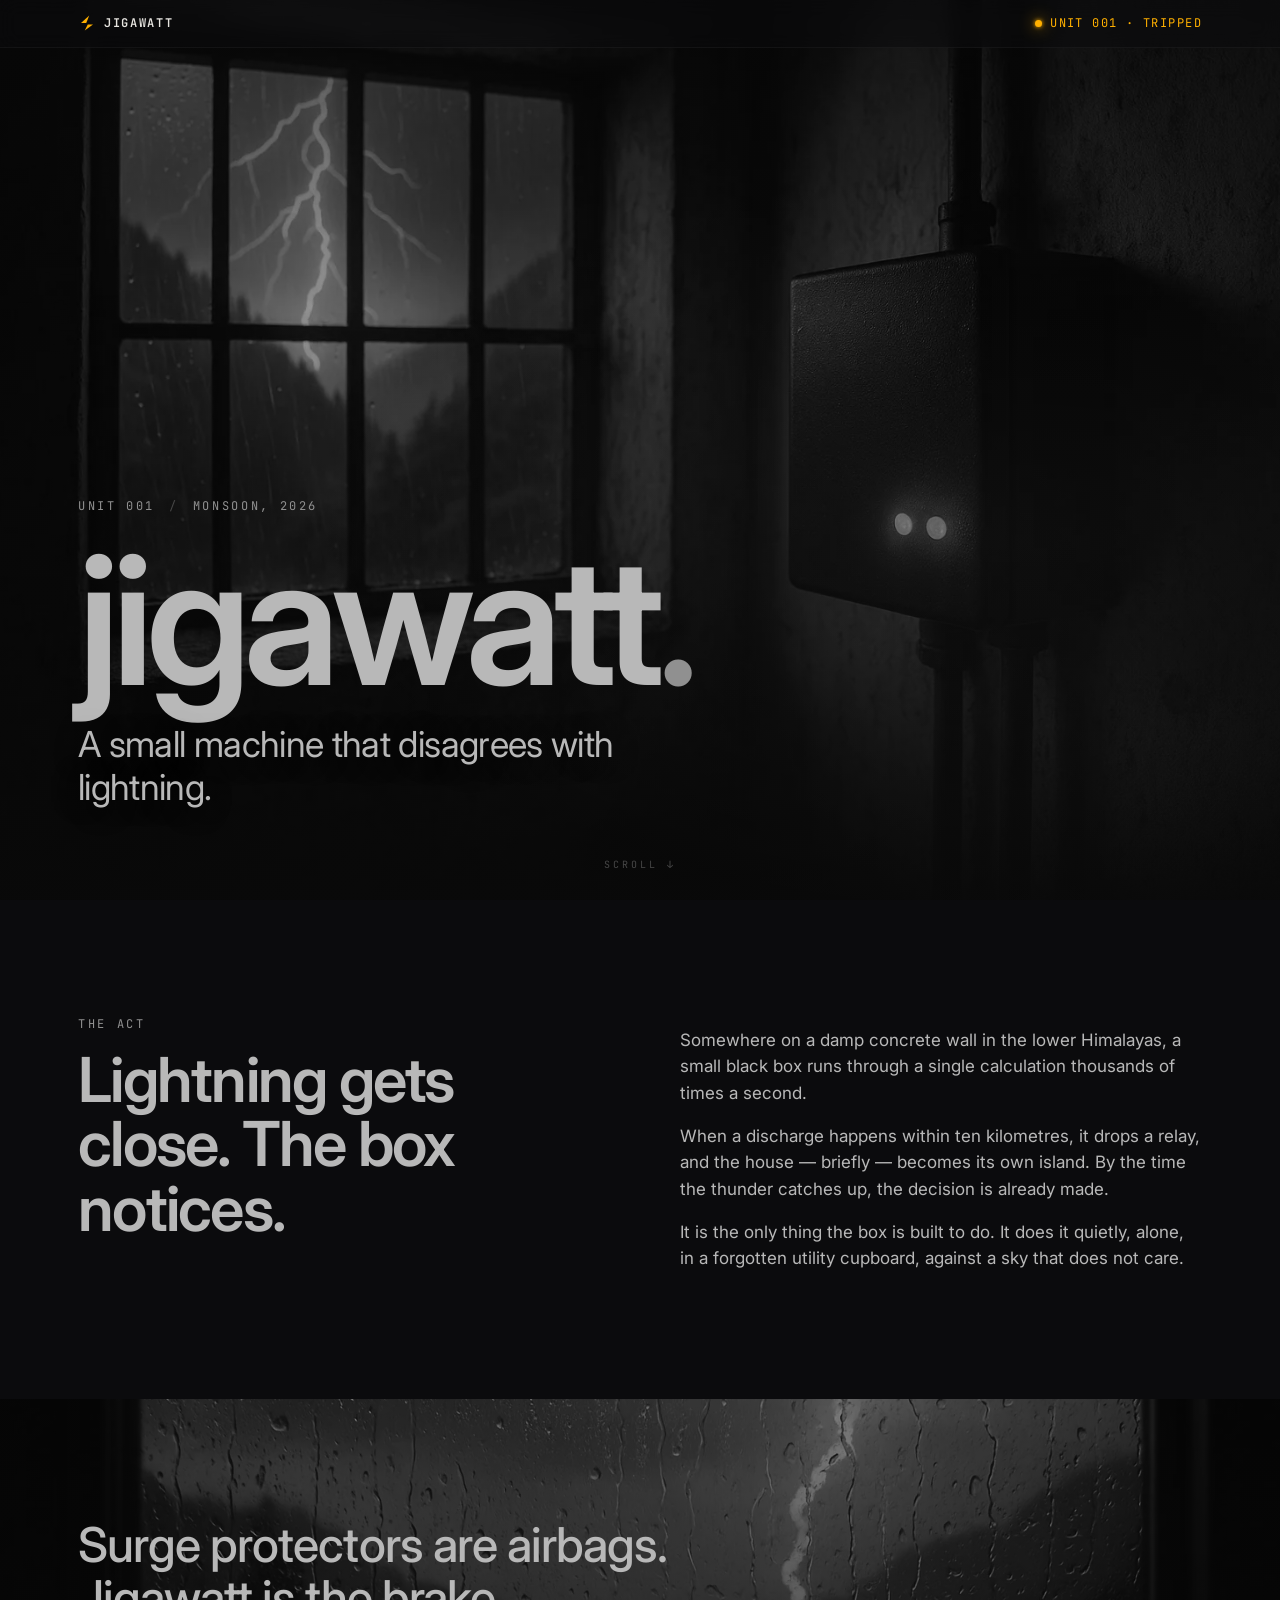
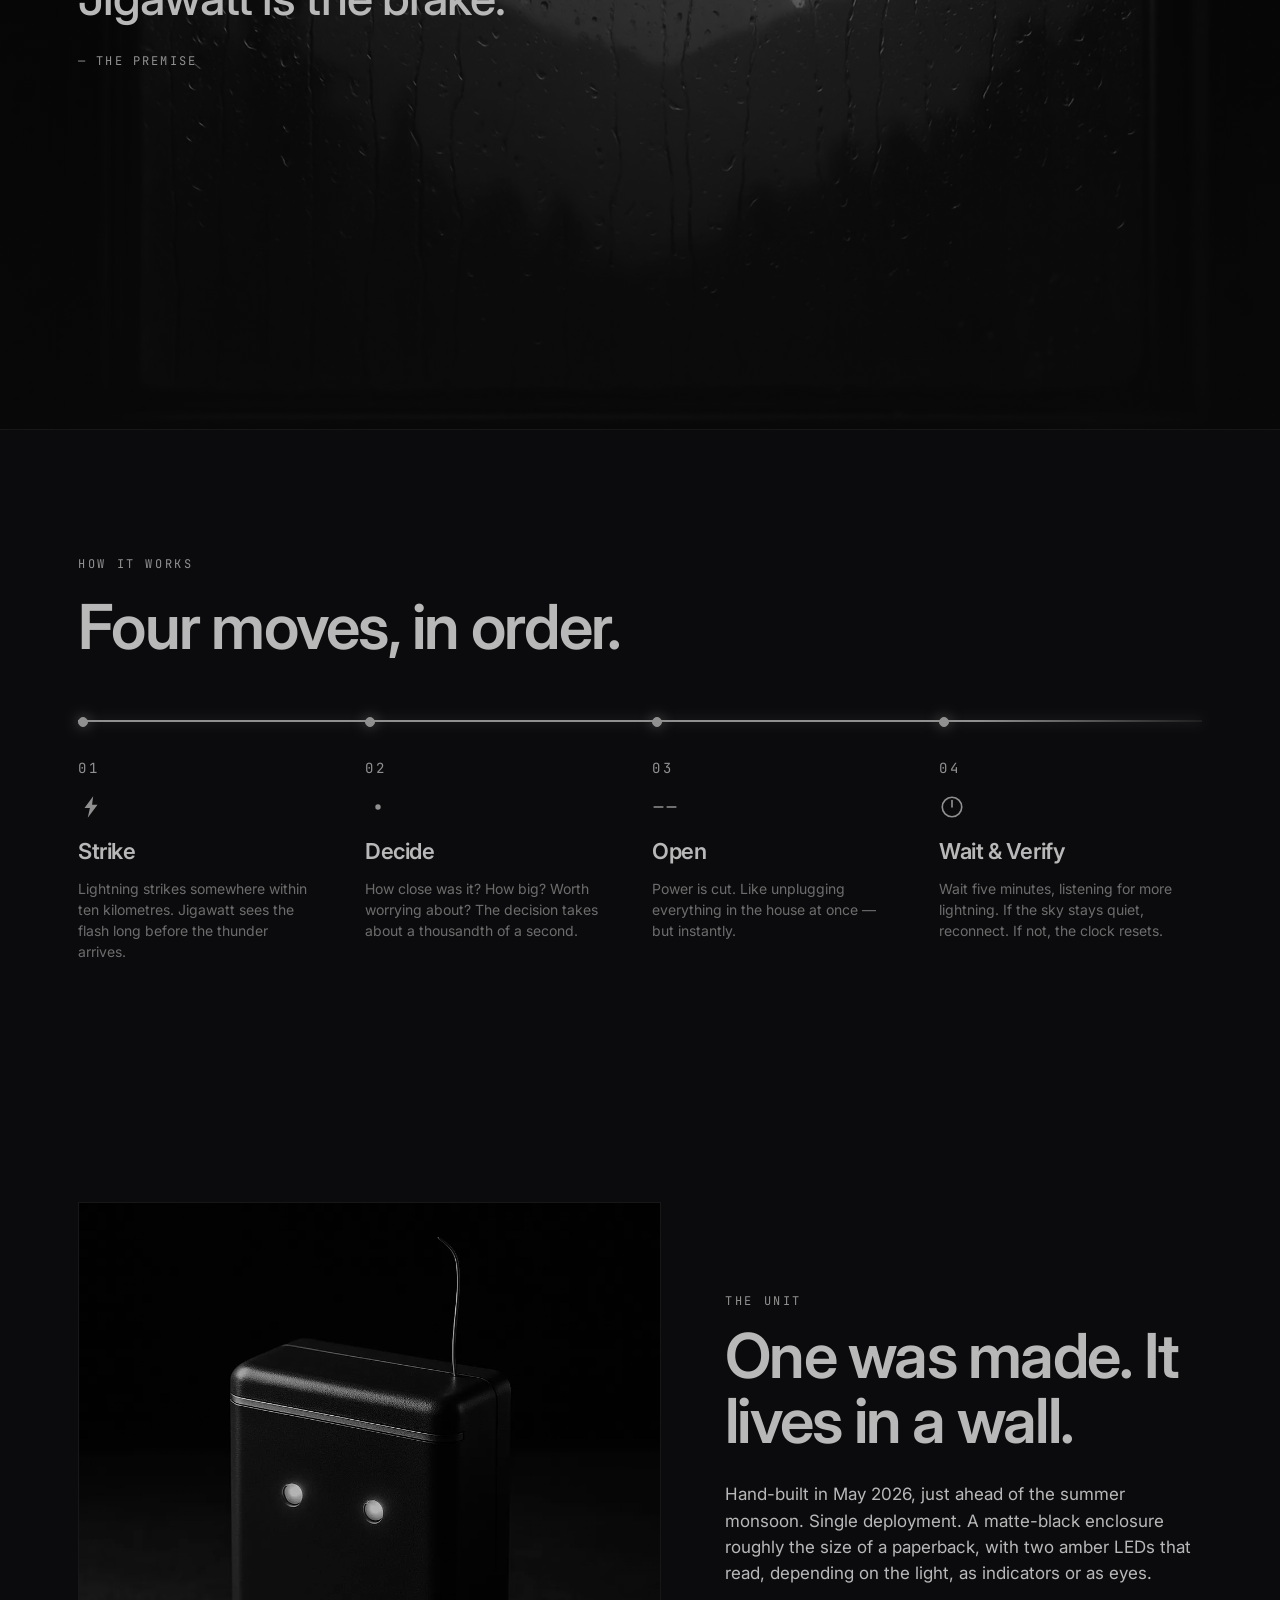
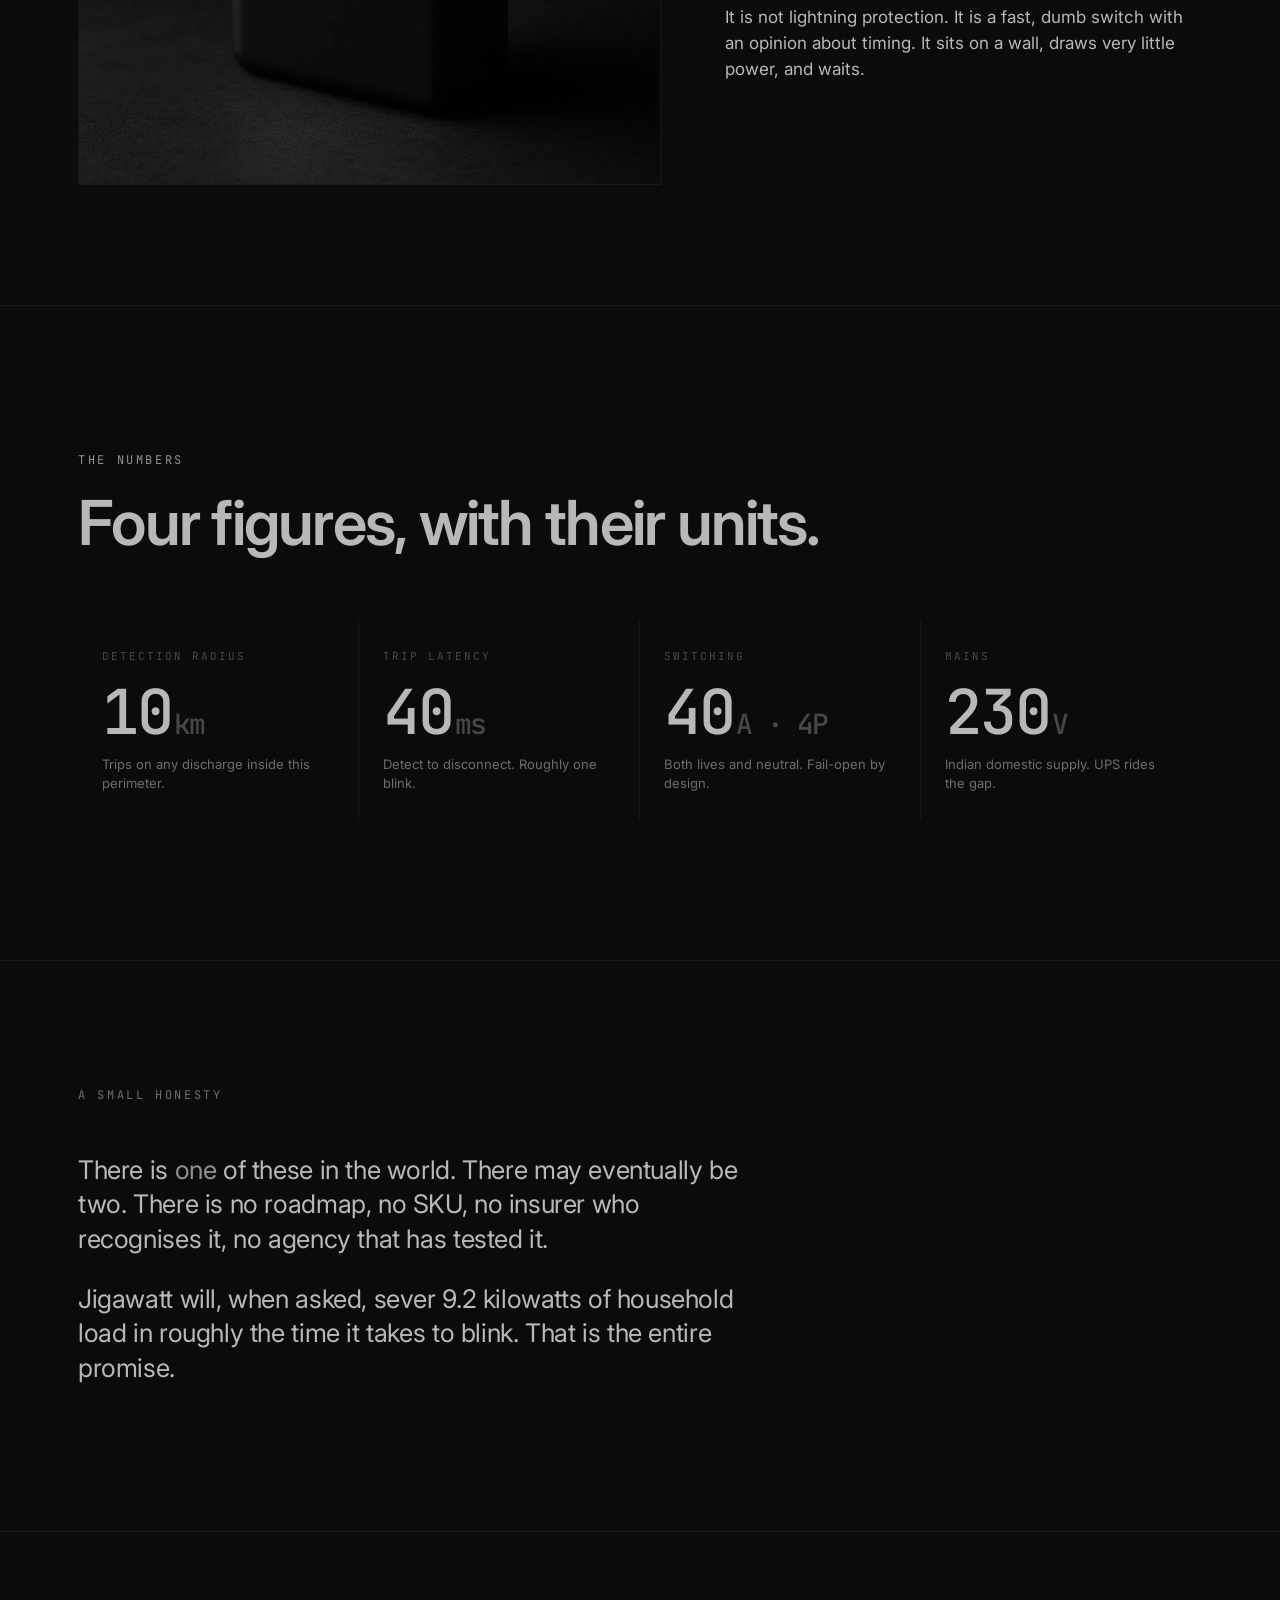
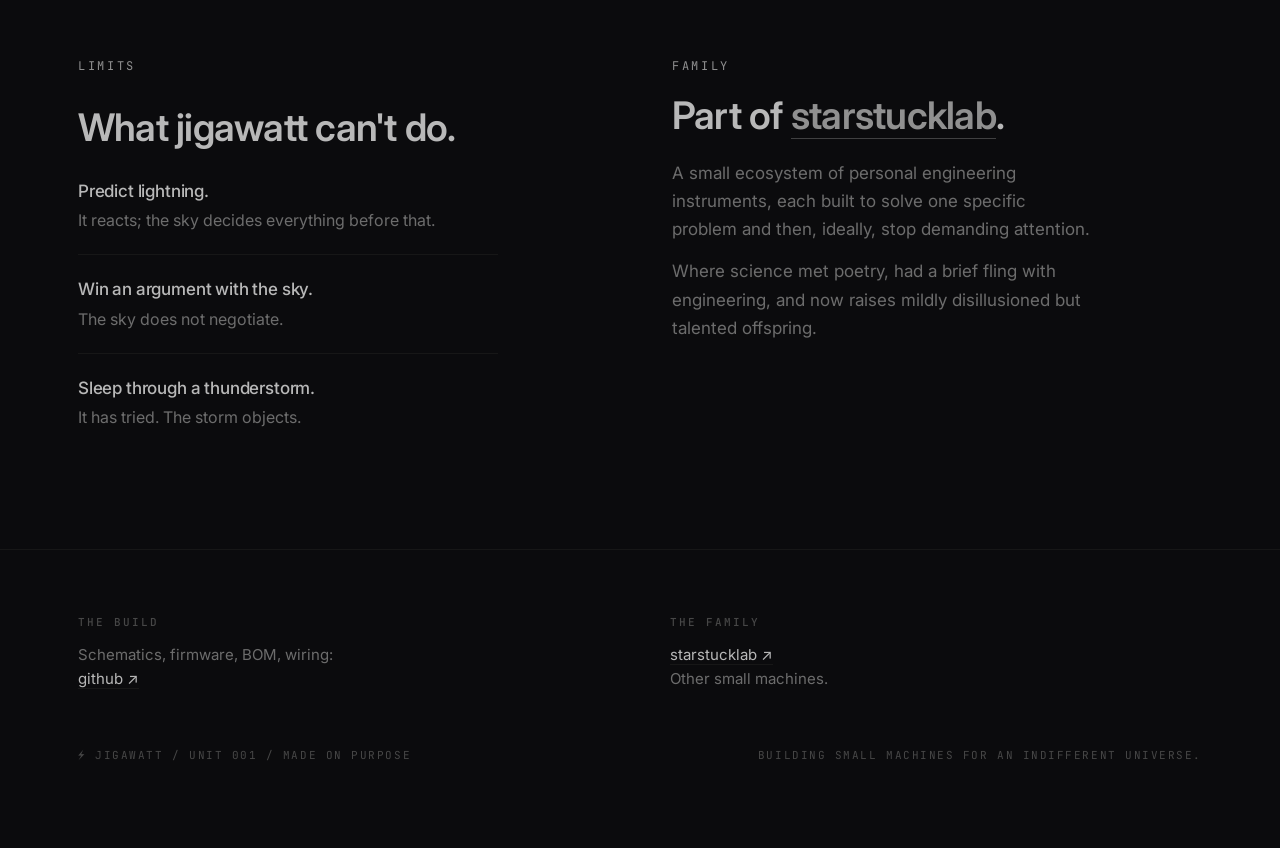
==== site/index.html @ 6dcae2df "refactor: move the marketing site from docs/ to site/ Co-Authored-By: Claude Opus 4.8 <noreply@anthr" ====
<!DOCTYPE html>
<html lang="en">
<head>
  <meta charset="UTF-8" />
  <meta name="viewport" content="width=device-width, initial-scale=1.0" />
  <title>jigawatt — the first one, on purpose</title>
  <meta name="description" content="A small machine that listens for lightning and opens the mains contactor before the storm finishes its sentence. The first jigawatt, made on purpose. A starstucklab project." />
  <meta property="og:title" content="jigawatt" />
  <meta property="og:description" content="A small machine that disagrees with lightning. A starstucklab project." />
  <meta property="og:image" content="https://jigawatt.starstucklab.com/assets/hero.webp" />
  <meta property="og:type" content="website" />
  <meta name="theme-color" content="#0b0b0d" />

  <link rel="preconnect" href="https://fonts.googleapis.com">
  <link rel="preconnect" href="https://fonts.gstatic.com" crossorigin>
  <link href="https://fonts.googleapis.com/css2?family=Inter:wght@400;500;600&family=JetBrains+Mono:wght@400;500;600&display=swap" rel="stylesheet">
  <link rel="stylesheet" href="assets/kit/tokens.css" />
  <link rel="stylesheet" href="assets/kit/base.css" />
  <link rel="stylesheet" href="styles.css" />
  <link rel="icon" type="image/svg+xml" href="assets/mark.svg" />
</head>
<body>

<!-- ============ TOP BAR ============ -->
<header class="topbar">
  <div class="topbar-inner">
    <a href="#" class="brand">
      <img src="assets/mark.svg" alt="" aria-hidden="true" />
      jigawatt
    </a>
    <span class="status">
      <span class="dot"></span>
      <span class="status-text">Unit 001 · Brooding</span>
    </span>
  </div>
</header>

<!-- .page wraps everything that should desaturate/shake — the topbar
     stays outside so it remains truly viewport-fixed (avoids the
     position:fixed-in-transformed-ancestor trap on mobile). -->
<div class="page">

<!-- ============ HERO ============ -->
<section class="hero">
  <div class="hero-inner">
    <div class="hero-eyebrow">
      <span>Unit 001</span>
      <span class="sep">/</span>
      <span>Monsoon, 2026</span>
    </div>
    <h1>jigawatt<span class="tail">.</span></h1>
    <p class="hero-tag">A small machine that disagrees with lightning.</p>
  </div>
  <div class="hero-scroll">scroll ↓</div>
</section>


<!-- ============ THE ACT ============ -->
<section class="text" id="act">
  <div class="wrap">
    <div class="cols-two">
      <div>
        <span class="kicker">The act</span>
        <h2 class="headline">Lightning gets close. The box notices.</h2>
      </div>
      <div class="prose">
        <p>
          Somewhere on a damp concrete wall in the lower Himalayas, a small black
          box runs through a single calculation thousands of times a second.
        </p>
        <p>
          When a discharge happens within ten kilometres, it drops a relay, and
          the house — briefly — becomes its own island. By the time the thunder
          catches up, the decision is already made.
        </p>
        <p>
          It is the only thing the box is built to do. It does it quietly,
          alone, in a forgotten utility cupboard, against a sky that does not
          care.
        </p>
      </div>
    </div>
  </div>
</section>


<!-- ============ MOOD BAND ============ -->
<section class="band mood">
  <div class="band-inner">
    <p class="band-quote">
      Surge protectors are airbags. Jigawatt is the brake.
    </p>
    <span class="band-attribution">— the premise</span>
  </div>
</section>


<!-- ============ TIMELINE / HOW IT WORKS ============ -->
<section class="timeline-section">
  <div class="wrap">
    <span class="kicker">How it works</span>
    <h2 class="headline">Four moves, in order.</h2>

    <div class="timeline" aria-label="How jigawatt works, in four steps">
      <div class="timeline-track" aria-hidden="true"></div>
      <ol class="timeline-steps">
        <li class="timeline-step">
          <span class="num">01</span>
          <span class="dot" aria-hidden="true"></span>
          <svg class="step-icon icon-strike" viewBox="0 0 24 24" aria-hidden="true">
            <path d="M14 2 L6 13 L11 13 L9 22 L18 10 L13 10 Z"/>
          </svg>
          <h3>Strike</h3>
          <p>Lightning strikes somewhere within ten kilometres. Jigawatt sees the flash long before the thunder arrives.</p>
        </li>
        <li class="timeline-step">
          <span class="num">02</span>
          <span class="dot" aria-hidden="true"></span>
          <svg class="step-icon icon-decide" viewBox="0 0 24 24" aria-hidden="true">
            <circle cx="12" cy="12" r="2.5"/>
            <circle class="ring" cx="12" cy="12" r="6"/>
            <circle class="ring" cx="12" cy="12" r="10"/>
          </svg>
          <h3>Decide</h3>
          <p>How close was it? How big? Worth worrying about? The decision takes about a thousandth of a second.</p>
        </li>
        <li class="timeline-step">
          <span class="num">03</span>
          <span class="dot" aria-hidden="true"></span>
          <svg class="step-icon icon-open" viewBox="0 0 24 24" aria-hidden="true">
            <line x1="2"  y1="12" x2="10" y2="12"/>
            <line x1="14" y1="12" x2="22" y2="12"/>
          </svg>
          <h3>Open</h3>
          <p>Power is cut. Like unplugging everything in the house at once — but instantly.</p>
        </li>
        <li class="timeline-step">
          <span class="num">04</span>
          <span class="dot" aria-hidden="true"></span>
          <svg class="step-icon icon-wait" viewBox="0 0 24 24" aria-hidden="true">
            <circle cx="12" cy="12" r="9" fill="none"/>
            <line class="hand" x1="12" y1="12" x2="12" y2="6"/>
          </svg>
          <h3>Wait &amp; Verify</h3>
          <p>Wait five minutes, listening for more lightning. If the sky stays quiet, reconnect. If not, the clock resets.</p>
        </li>
      </ol>
    </div>
  </div>
</section>


<!-- ============ THE UNIT ============ -->
<section class="feature">
  <div class="wrap">
    <div class="feature-grid">
      <div class="feature-image">
        <img src="assets/unit.webp" alt="The jigawatt unit: a matte black box with two amber indicator LEDs and a thin copper antenna." />
      </div>
      <div class="feature-text">
        <span class="kicker">The unit</span>
        <h2 class="headline">One was made. It lives in a wall.</h2>
        <div class="prose">
          <p>
            Hand-built in May 2026, just ahead of the summer monsoon. Single
            deployment. A matte-black enclosure
            roughly the size of a paperback, with two amber LEDs that read,
            depending on the light, as indicators or as eyes.
          </p>
          <p>
            It is not lightning protection. It is a fast, dumb switch with an
            opinion about timing. It sits on a wall, draws very little power,
            and waits.
          </p>
        </div>
      </div>
    </div>
  </div>
</section>


<!-- ============ THE NUMBERS ============ -->
<section class="numbers">
  <div class="wrap">
    <span class="kicker">The numbers</span>
    <h2 class="headline" style="margin-bottom:64px;">Four figures, with their units.</h2>
    <div class="numbers-grid">
      <div>
        <div class="label">Detection radius</div>
        <div class="big">10<span class="u">km</span></div>
        <div class="sub">Trips on any discharge inside this perimeter.</div>
      </div>
      <div>
        <div class="label">Trip latency</div>
        <div class="big">40<span class="u">ms</span></div>
        <div class="sub">Detect to disconnect. Roughly one blink.</div>
      </div>
      <div>
        <div class="label">Switching</div>
        <div class="big">40<span class="u">A · 4P</span></div>
        <div class="sub">Both lives and neutral. Fail-open by design.</div>
      </div>
      <div>
        <div class="label">Mains</div>
        <div class="big">230<span class="u">V</span></div>
        <div class="sub">Indian domestic supply. UPS rides the gap.</div>
      </div>
    </div>
  </div>
</section>


<!-- ============ WHAT IT ISN'T ============ -->
<section class="honesty">
  <div class="wrap">
    <span class="kicker">A small honesty</span>
    <div class="prose">
      <p>
        There is <em>one</em> of these in the world. There may eventually be two.
        There is no roadmap, no SKU, no insurer who recognises it, no agency
        that has tested it.
      </p>
      <p>
        Jigawatt will, when asked, sever 9.2 kilowatts of household load
        in roughly the time it takes to blink. That is the entire promise.
      </p>
    </div>
  </div>
</section>


<!-- ============ PROVENANCE ============ -->
<section class="provenance">
  <div class="wrap">
    <div class="cols-two">
      <div>
        <span class="kicker">Limits</span>
        <h2>What jigawatt can't do.</h2>
        <ul class="cant-list">
          <li>
            <strong>Predict lightning.</strong>
            It reacts; the sky decides everything before that.
          </li>
          <li>
            <strong>Win an argument with the sky.</strong>
            The sky does not negotiate.
          </li>
          <li>
            <strong>Sleep through a thunderstorm.</strong>
            It has tried. The storm objects.
          </li>
        </ul>
      </div>
      <div class="sl-family">
        <span class="sl-kicker">Family</span>
        <h2>Part of <a class="sl-link" href="https://starstucklab.com">starstucklab</a>.</h2>
        <p>A small ecosystem of personal engineering instruments, each built to solve one specific problem and then, ideally, stop demanding attention.</p>
        <p>Where science met poetry, had a brief fling with engineering, and now raises mildly disillusioned but talented offspring.</p>
      </div>
    </div>
  </div>
</section>


<!-- ============ FOOTER ============ -->
<footer class="sl-footer">
  <div class="sl-wrap">
    <div class="sl-footer-cols">
      <div>
        <h4>The build</h4>
        <p>Schematics, firmware, BOM, wiring:<br><a href="https://github.com/m-anish/jigawatt">github&nbsp;↗</a></p>
      </div>
      <div>
        <h4>The family</h4>
        <p><a href="https://github.com/m-anish/starstucklab">starstucklab&nbsp;↗</a><br>Other small machines.</p>
      </div>
    </div>
    <div class="sl-signoff">
      <span>⚡ Jigawatt / Unit 001 / Made on purpose</span>
      <span>Building small machines for an indifferent universe.</span>
    </div>
  </div>
</footer>

</div><!-- /.page -->


<!-- ============ STRIKE EFFECT OVERLAY ============ -->
<div class="jw-flash" aria-hidden="true"></div>
<svg class="jw-bolt" viewBox="0 0 200 400" aria-hidden="true">
  <path d="M 112 0 L 70 130 L 118 138 L 58 280 L 132 200 L 96 218 L 130 400"/>
  <path d="M 96 218 L 48 332"/>
  <path d="M 58 280 L 28 350"/>
</svg>

<script>
(function() {
  'use strict';
  const reduced = window.matchMedia('(prefers-reduced-motion: reduce)').matches;

  // ---------- timeline: light up sequentially when in view ----------
  const tlObs = new IntersectionObserver(function(entries) {
    entries.forEach(function(e) {
      if (e.isIntersecting) {
        e.target.classList.add('in-view');
        tlObs.unobserve(e.target);
      }
    });
  }, { threshold: 0.5 });
  document.querySelectorAll('.timeline').forEach(function(el) { tlObs.observe(el); });

  if (reduced) return;

  // ---------- strike + restore: the page goes greyscale, then comes back ----------
  const act     = document.getElementById('act');
  const restore = document.querySelector('.band.mood');
  const flash   = document.querySelector('.jw-flash');
  const bolt    = document.querySelector('.jw-bolt');
  const status  = document.querySelector('.status-text');
  // Shake the .page wrapper rather than <body> so the transform doesn't
  // strand the fixed-position bolt/flash above the viewport on mobile.
  const page    = document.querySelector('.page');
  if (!act || !restore || !flash || !bolt || !status || !page) return;

  const BROODING = 'Unit 001 · Brooding';
  const TRIPPED  = 'Unit 001 · Tripped';

  let fired = false;
  const strikeObs = new IntersectionObserver(function(entries) {
    entries.forEach(function(e) {
      if (e.isIntersecting && !fired) {
        fired = true;
        runStrike();
        strikeObs.disconnect();
      }
    });
  }, { threshold: 0.35 });
  strikeObs.observe(act);

  // The restore observer arms itself only after the strike has fired;
  // entering the unit feature returns the page to colour.
  let restored = false;
  const restoreObs = new IntersectionObserver(function(entries) {
    entries.forEach(function(e) {
      if (e.isIntersecting && fired && !restored) {
        restored = true;
        runRestore();
        restoreObs.disconnect();
      }
    });
  }, { threshold: 0.6 });
  restoreObs.observe(restore);

  function runStrike() {
    // t=0: flash + bolt + shake fire; page begins desaturating
    page.classList.add('jw-shake');
    document.body.classList.add('tripped');
    flash.classList.add('on');
    bolt.classList.add('on');
    status.textContent = TRIPPED;

    // t≈130ms: flash clears
    setTimeout(function() { flash.classList.remove('on'); }, 130);

    // t≈320ms: bolt fades
    setTimeout(function() { bolt.classList.remove('on'); }, 320);

    // t≈420ms: stop shake — the page is now grey, the topbar is the only colour
    setTimeout(function() { page.classList.remove('jw-shake'); }, 420);
  }

  function runRestore() {
    // colour returns with a brief brightness overshoot (lights coming back),
    // then settles. Driven by a one-shot keyframe on body.restoring.
    document.body.classList.add('restoring');
    document.body.classList.remove('tripped');
    status.textContent = BROODING;
    setTimeout(function() {
      document.body.classList.remove('restoring');
    }, 1150);
  }
})();
</script>

</body>
</html>
---- site/assets/kit/tokens.css ----
/* ==========================================================================
   STARSTUCK LAB KIT — THEME TOKEN CONTRACT (defaults)
   --------------------------------------------------------------------------
   The ~12 variables every spoke may override. base.css consumes ONLY these
   tokens — never raw colors or font names. A spoke sets its own values in its
   stylesheet (loaded AFTER this file), and base.css picks them up.

   These defaults are the neutral "lab" look (starlight gold on near-black), so
   an un-themed spoke still reads as Starstuck Lab.
   ========================================================================== */
:root {
  /* ── Surfaces ── */
  --sl-bg:        #0b0b0d;   /* page background */
  --sl-surface:   #131316;   /* elevated surface / card */
  --sl-border:    #1f1f23;   /* subtle rule / border */

  /* ── Text ── */
  --sl-text:      #e8e6e1;   /* primary body text */
  --sl-text-dim:  #8a8780;   /* secondary */
  --sl-text-mute: #5a5854;   /* tertiary / labels */

  /* ── Accents ── */
  --sl-accent:    #c9b97a;   /* primary — links, kickers, active */
  --sl-accent-2:  #6ec1e4;   /* secondary — occasional UI */

  /* ── Type ── */
  --sl-font-display: 'Playfair Display', Georgia, 'Times New Roman', serif;
  --sl-font-body:    system-ui, -apple-system, 'Segoe UI', sans-serif;
  --sl-font-mono:    'JetBrains Mono', ui-monospace, Menlo, monospace;

  /* ── Layout ── */
  --sl-maxw:      1180px;    /* container max-width */
}
---- site/assets/kit/base.css ----
/* ==========================================================================
   STARSTUCK LAB KIT — SHARED PRIMITIVES + PARTIALS
   --------------------------------------------------------------------------
   Consumes the --sl-* token contract (see tokens.css). Never hardcodes brand
   colors or fonts; every value resolves through a token (with a safe fallback).

   Phase 1 scope — the high-value / low-risk shared pieces only:
     · .sl-wrap     container
     · .sl-kicker   eyebrow/label
     · .sl-link     accent link
     · .sl-family   "Part of starstucklab" band
     · .sl-footer   build + family columns + signoff

   Per-spoke identity (hero, topbar, band quote, motion gimmicks) is
   intentionally NOT here — keep that in each spoke's own stylesheet.
   ========================================================================== */

/* ── Container ── */
.sl-wrap {
  width: 100%;
  max-width: var(--sl-maxw, 1180px);
  margin-inline: auto;
  padding-inline: 28px;
}

/* ── Eyebrow / kicker — mono, accent, wide tracking ── */
.sl-kicker {
  display: inline-block;
  font-family: var(--sl-font-mono, ui-monospace, Menlo, monospace);
  font-size: 12px;
  letter-spacing: 0.22em;
  text-transform: uppercase;
  color: var(--sl-accent, #c9b97a);
  margin: 0 0 18px;
}

/* ── Accent link ── */
.sl-link {
  color: var(--sl-accent, #c9b97a);
  text-decoration: none;
  border-bottom: 1px solid color-mix(in srgb, var(--sl-accent, #c9b97a) 40%, transparent);
  transition: border-color 0.2s ease, color 0.2s ease;
}
.sl-link:hover { border-bottom-color: var(--sl-accent, #c9b97a); }

/* ── Family band: "Part of starstucklab" ── */
.sl-family h2,
.sl-family h3 {
  font-family: var(--sl-font-display, Georgia, serif);
  font-weight: 600;
  font-size: clamp(26px, 3.4vw, 38px);
  line-height: 1.15;
  color: var(--sl-text, #e8e6e1);
  margin: 0 0 18px;
}
.sl-family p {
  font-family: var(--sl-font-body, system-ui, sans-serif);
  font-size: 17px;
  line-height: 1.65;
  color: var(--sl-text-dim, #8a8780);
  margin: 0 0 14px;
  max-width: 46ch;
}

/* ── Footer: build + family columns + signoff ── */
.sl-footer {
  border-top: 1px solid var(--sl-border, #1f1f23);
  padding: 64px 0 84px;
}
.sl-footer-cols {
  display: grid;
  grid-template-columns: repeat(2, 1fr);
  gap: 60px;
}
.sl-footer h4 {
  font-family: var(--sl-font-mono, ui-monospace, Menlo, monospace);
  font-size: 11px;
  letter-spacing: 0.18em;
  text-transform: uppercase;
  color: var(--sl-text-mute, #5a5854);
  margin: 0 0 12px;
}
.sl-footer p {
  font-family: var(--sl-font-body, system-ui, sans-serif);
  font-size: 15px;
  line-height: 1.6;
  color: var(--sl-text-dim, #8a8780);
  margin: 0;
}
.sl-footer a {
  color: var(--sl-text, #e8e6e1);
  text-decoration: none;
  border-bottom: 1px solid var(--sl-border, #1f1f23);
  transition: border-color 0.2s ease, color 0.2s ease;
}
.sl-footer a:hover {
  border-bottom-color: var(--sl-accent, #c9b97a);
  color: var(--sl-accent, #c9b97a);
}

.sl-signoff {
  display: flex;
  justify-content: space-between;
  flex-wrap: wrap;
  gap: 12px;
  margin-top: 56px;
  font-family: var(--sl-font-mono, ui-monospace, Menlo, monospace);
  font-size: 11px;
  letter-spacing: 0.14em;
  text-transform: uppercase;
  color: var(--sl-text-mute, #5a5854);
}

@media (max-width: 800px) {
  .sl-footer-cols { grid-template-columns: 1fr; gap: 36px; }
}
---- site/styles.css ----
/* Starstuck Lab kit — jigawatt theme overrides */
:root {
  --sl-bg:        #0b0b0d;
  --sl-surface:   #131316;
  --sl-border:    #1c1c1f;
  --sl-text:      #e8e6e1;
  --sl-text-dim:  #8a8780;
  --sl-text-mute: #5a5854;
  --sl-accent:    #ffb000;
  --sl-accent-2:  #6ec1e4;
  --sl-font-display: 'Inter', system-ui, sans-serif;
  --sl-font-body:    'Inter', system-ui, sans-serif;
  --sl-font-mono:    'JetBrains Mono', ui-monospace, Menlo, monospace;
  --sl-maxw:      1180px;
}

/* ============================================================
   jigawatt / unit 001
   marketing site — lab notebook meets high-voltage signage
   ============================================================ */

:root {
  --bg:        #0b0b0d;
  --bg-elev:   #131316;
  --bg-card:   #161619;
  --text:      #e8e6e1;
  --text-dim:  #8a8780;
  --text-mute: #5a5854;
  --accent:    #ffb000;
  --accent-2:  #6ec1e4;
  --border:    #26262a;
  --border-2:  #1c1c1f;

  --mono: 'JetBrains Mono', 'IBM Plex Mono', 'SFMono-Regular', ui-monospace, Menlo, monospace;
  --sans: 'Inter', -apple-system, BlinkMacSystemFont, 'Segoe UI', system-ui, sans-serif;

  --maxw: 1180px;
}

* { box-sizing: border-box; }

html, body {
  margin: 0;
  padding: 0;
  background: var(--bg);
  color: var(--text);
  font-family: var(--sans);
  font-size: 16px;
  line-height: 1.55;
  -webkit-font-smoothing: antialiased;
  -moz-osx-font-smoothing: grayscale;
}

a {
  color: var(--accent);
  text-decoration: none;
  border-bottom: 1px solid rgba(255,176,0,0.3);
  transition: border-color 120ms ease, color 120ms ease;
}
a:hover { border-color: var(--accent); }

/* Heading anchors: the amber colour identifies the link.
   An underline at heading size competes with the weight. */
h1 a, h2 a, h3 a {
  border-bottom: none;
}
h1 a:hover, h2 a:hover, h3 a:hover {
  border-bottom: none;
  opacity: 0.8;
}

::selection { background: var(--accent); color: #0b0b0d; }

/* ---------- layout ---------- */

.wrap {
  max-width: var(--maxw);
  margin: 0 auto;
  padding: 0 28px;
  position: relative;
}

section.text {
  padding: 110px 0;
}

p { color: var(--text); max-width: 64ch; }
p.lead {
  font-size: clamp(20px, 2.2vw, 26px);
  color: var(--text);
  max-width: 30ch;
  line-height: 1.25;
  letter-spacing: -0.01em;
}
p.dim { color: var(--text-dim); }

.kicker {
  font-family: var(--mono);
  font-size: 12px;
  letter-spacing: 0.22em;
  color: var(--accent);
  text-transform: uppercase;
  margin-bottom: 22px;
  display: inline-block;
}

h2.headline {
  font-size: clamp(34px, 5vw, 62px);
  letter-spacing: -0.028em;
  font-weight: 600;
  margin: 0 0 28px;
  line-height: 1.04;
  max-width: 22ch;
}

/* ---------- top bar ---------- */

.topbar {
  position: fixed;
  top: 0; left: 0; right: 0;
  z-index: 20;
  backdrop-filter: blur(10px) saturate(120%);
  -webkit-backdrop-filter: blur(10px) saturate(120%);
  background: rgba(11,11,13,0.55);
  border-bottom: 1px solid rgba(255,255,255,0.04);
}
.topbar-inner {
  max-width: var(--maxw);
  margin: 0 auto;
  padding: 14px 28px;
  display: flex;
  align-items: center;
  gap: 22px;
  font-family: var(--mono);
  font-size: 12px;
  letter-spacing: 0.12em;
  text-transform: uppercase;
  color: var(--text-dim);
}
.topbar .brand {
  display: inline-flex;
  align-items: center;
  gap: 8px;
  color: var(--text);
  font-weight: 600;
  letter-spacing: 0.14em;
  border: none;
}
.topbar .brand img { height: 18px; width: auto; }
.topbar .status {
  margin-left: auto;
  display: inline-flex;
  align-items: center;
  gap: 8px;
}
/* Status indicator: led colour and text track the device state.
   Brooding = blue (waiting, calm). Tripped = amber (active, alert).
   The text colour follows the led so they read as one signal. */
.topbar .status-text {
  color: var(--accent-2);
  transition: color 500ms ease;
}
.topbar .status .dot {
  width: 7px; height: 7px; border-radius: 50%;
  background: var(--accent-2);
  box-shadow: 0 0 10px var(--accent-2);
  animation: pulse 2.6s ease-in-out infinite;
  transition: background-color 500ms ease, box-shadow 500ms ease;
}
@keyframes pulse {
  0%, 100% { opacity: 1; }
  50%      { opacity: 0.35; }
}

/* ---------- hero (full-bleed) ---------- */

.hero {
  position: relative;
  min-height: 100vh;
  width: 100%;
  background-image:
    linear-gradient(180deg,
      rgba(11,11,13,0.55) 0%,
      rgba(11,11,13,0.15) 35%,
      rgba(11,11,13,0.55) 75%,
      rgba(11,11,13,0.95) 100%),
    url("assets/hero.webp");
  background-size: cover;
  background-position: center;
  display: flex;
  align-items: flex-end;
  overflow: hidden;
}

/* Portrait/narrow viewports: swap in a vertical hero so the bolt
   and the device's amber eyes stay in frame instead of being cropped
   off the sides of the landscape image. */
@media (max-width: 700px) {
  .hero {
    background-image:
      linear-gradient(180deg,
        rgba(11,11,13,0.55) 0%,
        rgba(11,11,13,0.15) 35%,
        rgba(11,11,13,0.55) 75%,
        rgba(11,11,13,0.95) 100%),
      url("assets/hero-mobile.webp");
  }
}
.hero::after {
  content: "";
  position: absolute;
  inset: 0;
  pointer-events: none;
  background: radial-gradient(ellipse at 80% 60%, rgba(255,176,0,0.06) 0%, transparent 50%);
}
.hero-inner {
  max-width: var(--maxw);
  margin: 0 auto;
  padding: 0 28px 90px;
  width: 100%;
  position: relative;
  z-index: 2;
}

.hero-eyebrow {
  font-family: var(--mono);
  font-size: 12px;
  letter-spacing: 0.22em;
  color: var(--accent);
  text-transform: uppercase;
  margin-bottom: 24px;
  display: flex;
  gap: 14px;
  align-items: center;
  flex-wrap: wrap;
}
.hero-eyebrow .sep { color: var(--text-mute); }

.hero h1 {
  font-size: clamp(72px, 14vw, 200px);
  line-height: 0.9;
  letter-spacing: -0.045em;
  margin: 0 0 22px;
  font-weight: 600;
  color: var(--text);
}
.hero h1 .tail { color: var(--accent); }

.hero-tag {
  font-family: var(--sans);
  font-size: clamp(24px, 2.8vw, 36px);
  font-weight: 400;
  color: var(--text);
  max-width: 26ch;
  letter-spacing: -0.018em;
  line-height: 1.22;
  margin: 0;
  text-shadow: 0 2px 24px rgba(0,0,0,0.5);
}

/* scroll cue */
.hero-scroll {
  position: absolute;
  bottom: 28px;
  left: 50%;
  transform: translateX(-50%);
  font-family: var(--mono);
  font-size: 10px;
  letter-spacing: 0.3em;
  text-transform: uppercase;
  color: var(--text-mute);
  z-index: 2;
}

/* ---------- text sections ---------- */

section.text .kicker { margin-bottom: 14px; }

.cols-two {
  display: grid;
  grid-template-columns: 1fr 1fr;
  gap: 80px;
  align-items: start;
}
@media (max-width: 800px) {
  .cols-two { grid-template-columns: 1fr; gap: 32px; }
}

.prose p {
  font-size: 17px;
  color: var(--text);
}
.prose p + p { margin-top: 16px; }
.prose em { color: var(--text); font-style: italic; }

/* ---------- full-bleed image bands ---------- */

.band {
  position: relative;
  width: 100%;
  min-height: 70vh;
  background-size: cover;
  background-position: center;
}
.band.mood {
  background-image:
    linear-gradient(180deg, rgba(11,11,13,0.4), rgba(11,11,13,0.85)),
    url("assets/mood.webp");
}
.band-inner {
  max-width: var(--maxw);
  margin: 0 auto;
  padding: 120px 28px;
  position: relative;
  z-index: 2;
}
.band-quote {
  font-size: clamp(28px, 4vw, 48px);
  letter-spacing: -0.02em;
  line-height: 1.1;
  font-weight: 500;
  max-width: 22ch;
  margin: 0;
  color: var(--text);
}
.band-attribution {
  font-family: var(--mono);
  font-size: 12px;
  letter-spacing: 0.18em;
  text-transform: uppercase;
  color: var(--accent);
  margin-top: 28px;
  display: inline-block;
}

/* ---------- timeline ---------- */

.timeline-section {
  padding: 120px 0;
  border-top: 1px solid var(--border-2);
}
.timeline {
  margin-top: 60px;
  position: relative;
}
.timeline-track {
  position: relative;
  height: 2px;
  background: var(--border);
  margin-bottom: 28px;
  overflow: visible;
}
.timeline-track::before {
  content: "";
  position: absolute;
  top: 0; left: 0;
  height: 100%;
  width: 0;
  background: linear-gradient(90deg, var(--accent) 0%, var(--accent) 80%, rgba(255,176,0,0.0) 100%);
  box-shadow: 0 0 12px rgba(255,176,0,0.4);
  transition: width 1.8s cubic-bezier(.22,.61,.36,1);
}
.timeline.in-view .timeline-track::before {
  width: 100%;
}

.timeline-steps {
  list-style: none;
  margin: 0;
  padding: 0;
  display: grid;
  grid-template-columns: repeat(4, 1fr);
  gap: 24px;
  position: relative;
}
.timeline-step {
  position: relative;
  padding-top: 8px;
}
.timeline-step .dot {
  position: absolute;
  top: -33px; left: 0;
  width: 10px; height: 10px;
  border-radius: 50%;
  background: var(--bg);
  border: 1.5px solid var(--border);
  transition: background 200ms ease, border-color 200ms ease, box-shadow 300ms ease;
}
.timeline.in-view .timeline-step .dot {
  background: var(--accent);
  border-color: var(--accent);
  box-shadow: 0 0 14px rgba(255,176,0,0.6);
}
.timeline-step:nth-child(1) .dot { transition-delay: 0.10s; }
.timeline-step:nth-child(2) .dot { transition-delay: 0.55s; }
.timeline-step:nth-child(3) .dot { transition-delay: 1.00s; }
.timeline-step:nth-child(4) .dot { transition-delay: 1.45s; }

.timeline-step .num {
  font-family: var(--mono);
  font-size: 14px;
  letter-spacing: 0.18em;
  color: var(--text-mute);
  display: block;
  margin-bottom: 14px;
  transition: color 300ms ease;
}
.timeline.in-view .timeline-step .num { color: var(--accent); }
.timeline-step:nth-child(1) .num { transition-delay: 0.10s; }
.timeline-step:nth-child(2) .num { transition-delay: 0.55s; }
.timeline-step:nth-child(3) .num { transition-delay: 1.00s; }
.timeline-step:nth-child(4) .num { transition-delay: 1.45s; }

/* per-step icons: color-match the dot, small motion on activation */
.step-icon {
  display: block;
  width: 26px;
  height: 26px;
  margin: 0 0 14px;
  color: var(--text-mute);
  transition: color 400ms ease;
}
.step-icon path,
.step-icon circle:not([fill="none"]) {
  fill: currentColor;
}
.step-icon circle[fill="none"],
.step-icon line {
  fill: none;
  stroke: currentColor;
  stroke-width: 1.5;
  stroke-linecap: round;
}
.icon-decide .ring { fill: none; stroke: currentColor; stroke-width: 1; }

.timeline.in-view .step-icon { color: var(--accent); }
.timeline-step:nth-child(1) .step-icon { transition-delay: 0.10s; }
.timeline-step:nth-child(2) .step-icon { transition-delay: 0.55s; }
.timeline-step:nth-child(3) .step-icon { transition-delay: 1.00s; }
.timeline-step:nth-child(4) .step-icon { transition-delay: 1.45s; }

/* DECIDE — pulse rings outward */
.icon-decide .ring {
  transform-origin: 12px 12px;
  opacity: 0;
}
.timeline.in-view .icon-decide .ring:nth-of-type(2) {
  animation: pulse-ring 2.2s ease-out 0.65s infinite;
}
.timeline.in-view .icon-decide .ring:nth-of-type(3) {
  animation: pulse-ring 2.2s ease-out 1.30s infinite;
}
@keyframes pulse-ring {
  0%   { opacity: 0;   transform: scale(0.4); }
  25%  { opacity: 0.7; }
  100% { opacity: 0;   transform: scale(1.2); }
}

/* OPEN — two contacts slide apart */
.icon-open line {
  transform-origin: 12px 12px;
  transition: transform 700ms cubic-bezier(.36,.07,.19,.97) 1.00s;
}
.icon-open line:nth-of-type(1) { transform: translateX(2px); }
.icon-open line:nth-of-type(2) { transform: translateX(-2px); }
.timeline.in-view .icon-open line:nth-of-type(1) { transform: translateX(0); }
.timeline.in-view .icon-open line:nth-of-type(2) { transform: translateX(0); }

/* WAIT — clock hand sweeps once */
.icon-wait .hand {
  transform-origin: 12px 12px;
}
.timeline.in-view .icon-wait .hand {
  animation: clock-sweep 3.2s linear 1.45s;
}
@keyframes clock-sweep {
  from { transform: rotate(0deg); }
  to   { transform: rotate(360deg); }
}

.timeline-step h3 {
  font-size: 22px;
  letter-spacing: -0.02em;
  margin: 0 0 10px;
  font-weight: 600;
  color: var(--text);
}
.timeline-step p {
  font-size: 14px;
  color: var(--text-dim);
  line-height: 1.5;
  margin: 0;
  max-width: 26ch;
}

@media (max-width: 800px) {
  .timeline-steps { grid-template-columns: 1fr 1fr; gap: 36px 24px; }
}
@media (max-width: 480px) {
  .timeline-steps { grid-template-columns: 1fr; gap: 28px; }
  .timeline-track { display: none; }
  .timeline-step { padding-left: 22px; }
  .timeline-step .dot { top: 14px; left: 0; }
}

/* ---------- strike effect overlay ---------- */

.jw-flash {
  position: fixed;
  inset: 0;
  pointer-events: none;
  z-index: 50;
  background:
    radial-gradient(ellipse 60% 60% at 50% 45%,
      rgba(220,235,255,0.55) 0%,
      rgba(150,200,240,0.25) 35%,
      rgba(0,0,0,0) 70%);
  opacity: 0;
  transition: opacity 90ms ease-out;
}
.jw-flash.on { opacity: 1; transition-duration: 30ms; }

.jw-bolt {
  position: fixed;
  top: 8vh; left: 50%;
  transform: translateX(-50%);
  width: clamp(200px, 28vw, 360px);
  height: auto;
  z-index: 51;
  pointer-events: none;
  opacity: 0;
  filter:
    drop-shadow(0 0 18px rgba(180,220,255,0.85))
    drop-shadow(0 0 4px rgba(255,255,255,0.95));
  transition: opacity 90ms ease-out;
}
.jw-bolt.on { opacity: 1; transition-duration: 40ms; }
.jw-bolt path {
  fill: none;
  stroke: #f4f7ff;
  stroke-width: 2.5;
  stroke-linecap: round;
  stroke-linejoin: round;
}

@keyframes jw-shake {
  0%   { transform: translate(0, 0); }
  18%  { transform: translate(-3px, 1px); }
  36%  { transform: translate(3px, -1px); }
  54%  { transform: translate(-2px, 1px); }
  72%  { transform: translate(2px, -1px); }
  90%  { transform: translate(-1px, 0); }
  100% { transform: translate(0, 0); }
}
.jw-shake { animation: jw-shake 420ms cubic-bezier(.36,.07,.19,.97) both; }

/* ---------- tripped state: page desaturates, topbar stays in colour ----------
   The topbar (<header>) is excluded from the filter, so its amber dot + status
   text remain the only source of colour while the page is "tripped". */

section, footer {
  transition: filter 900ms ease;
}
body.tripped section,
body.tripped footer {
  filter: grayscale(1) brightness(0.80);
}

/* Power restore: a one-shot keyframe that quickly returns colour,
   briefly overshoots brightness (the "lights coming back" flash),
   then settles. Transitions are suppressed so the keyframe wins. */
body.restoring section,
body.restoring footer {
  animation: power-restore 1100ms ease-out forwards;
  transition: none;
}
@keyframes power-restore {
  0%   { filter: grayscale(1) brightness(0.80); }
  45%  { filter: grayscale(0) brightness(1.15); }
  70%  { filter: grayscale(0) brightness(1.04); }
  100% { filter: grayscale(0) brightness(1.00); }
}

body.tripped .topbar .status-text {
  color: var(--accent);
}
body.tripped .topbar .status .dot {
  background: var(--accent);
  box-shadow: 0 0 16px var(--accent), 0 0 4px var(--accent);
}

@media (prefers-reduced-motion: reduce) {
  .jw-flash, .jw-bolt { display: none !important; }
  .jw-shake { animation: none !important; }
  section, footer { transition: none !important; }
  body.restoring section, body.restoring footer { animation: none !important; }
  .timeline-track::before { transition: none !important; width: 100% !important; }
  .timeline-step .dot, .timeline-step .num, .step-icon { transition: none !important; }
  .icon-decide .ring, .icon-open line, .icon-wait .hand {
    animation: none !important;
    transition: none !important;
  }
  .icon-decide .ring { opacity: 1; }
}

/* ---------- unit feature (product shot) ---------- */

.feature {
  padding: 120px 0;
}
.feature-grid {
  display: grid;
  grid-template-columns: 1.1fr 0.9fr;
  gap: 64px;
  align-items: center;
}
@media (max-width: 800px) {
  .feature-grid { grid-template-columns: 1fr; gap: 36px; }
}
.feature-image {
  position: relative;
  aspect-ratio: 1 / 1;
  background:
    radial-gradient(ellipse at 60% 40%, rgba(255,176,0,0.06), transparent 60%),
    var(--bg-elev);
  border: 1px solid var(--border-2);
  overflow: hidden;
}
.feature-image img {
  display: block;
  width: 100%;
  height: 100%;
  object-fit: cover;
}
.feature-text .kicker { margin-bottom: 14px; }

/* ---------- the numbers (marketing stats) ---------- */

.numbers {
  padding: 140px 0;
  border-top: 1px solid var(--border-2);
  border-bottom: 1px solid var(--border-2);
}
.numbers-grid {
  display: grid;
  grid-template-columns: repeat(4, 1fr);
  gap: 0;
}
@media (max-width: 800px) {
  .numbers-grid { grid-template-columns: repeat(2, 1fr); }
}
.numbers-grid > div {
  padding: 28px 24px;
  border-right: 1px solid var(--border-2);
}
.numbers-grid > div:last-child { border-right: none; }
@media (max-width: 800px) {
  .numbers-grid > div:nth-child(2) { border-right: none; }
  .numbers-grid > div { border-bottom: 1px solid var(--border-2); }
  .numbers-grid > div:nth-last-child(-n+2) { border-bottom: none; }
}
.numbers .label {
  font-family: var(--mono);
  font-size: 11px;
  letter-spacing: 0.18em;
  text-transform: uppercase;
  color: var(--text-mute);
  margin-bottom: 16px;
}
.numbers .big {
  font-family: var(--mono);
  font-size: clamp(36px, 5vw, 62px);
  font-weight: 500;
  letter-spacing: -0.03em;
  color: var(--text);
  line-height: 1;
}
.numbers .big .u {
  color: var(--text-mute);
  font-size: 0.45em;
  margin-left: 2px;
}
.numbers .sub {
  font-size: 13px;
  color: var(--text-dim);
  margin-top: 12px;
  line-height: 1.45;
}

/* ---------- isn't (honesty section) ---------- */

.honesty {
  padding: 120px 0;
}
.honesty .kicker { color: var(--text-dim); }
.honesty p {
  font-size: clamp(20px, 2vw, 26px);
  line-height: 1.35;
  letter-spacing: -0.015em;
  max-width: 42ch;
  color: var(--text);
  font-weight: 400;
}
.honesty p + p { margin-top: 22px; }
.honesty em { color: var(--accent); font-style: normal; }

/* ---------- provenance ---------- */

.provenance {
  padding: 120px 0;
  border-top: 1px solid var(--border-2);
}
.provenance .cols-two { gap: 64px; }
.provenance h2 {
  font-size: clamp(28px, 3vw, 38px);
  letter-spacing: -0.02em;
  margin: 0 0 22px;
  font-weight: 600;
}
.provenance p {
  font-size: 17px;
  color: var(--text-dim);
  max-width: 38ch;
}
.provenance p + p { margin-top: 14px; }

.cant-list {
  list-style: none;
  padding: 0;
  margin: 0;
  max-width: 42ch;
}
.cant-list li {
  padding: 22px 0;
  border-bottom: 1px solid var(--border-2);
  font-size: 16px;
  line-height: 1.5;
  color: var(--text-dim);
}
.cant-list li:first-child { padding-top: 0; }
.cant-list li:last-child { border-bottom: none; padding-bottom: 0; }
.cant-list li strong {
  display: block;
  color: var(--text);
  font-weight: 500;
  font-size: 17px;
  letter-spacing: -0.01em;
  margin-bottom: 4px;
}

/* ---------- footer ---------- */

footer {
  border-top: 1px solid var(--border-2);
  padding: 64px 0 84px;
  color: var(--text-dim);
  font-size: 13px;
}
footer .cols {
  display: grid;
  grid-template-columns: repeat(2, 1fr);
  gap: 60px;
}
@media (max-width: 700px) {
  footer .cols { grid-template-columns: 1fr; }
}
footer h4 {
  font-family: var(--mono);
  font-size: 11px;
  letter-spacing: 0.18em;
  color: var(--text-mute);
  text-transform: uppercase;
  margin: 0 0 12px;
  font-weight: 500;
}
footer p { margin: 0; max-width: none; }
footer .signoff {
  margin-top: 56px;
  padding-top: 24px;
  border-top: 1px solid var(--border-2);
  font-family: var(--mono);
  font-size: 11px;
  letter-spacing: 0.14em;
  color: var(--text-mute);
  display: flex;
  justify-content: space-between;
  gap: 18px;
  flex-wrap: wrap;
  text-transform: uppercase;
}
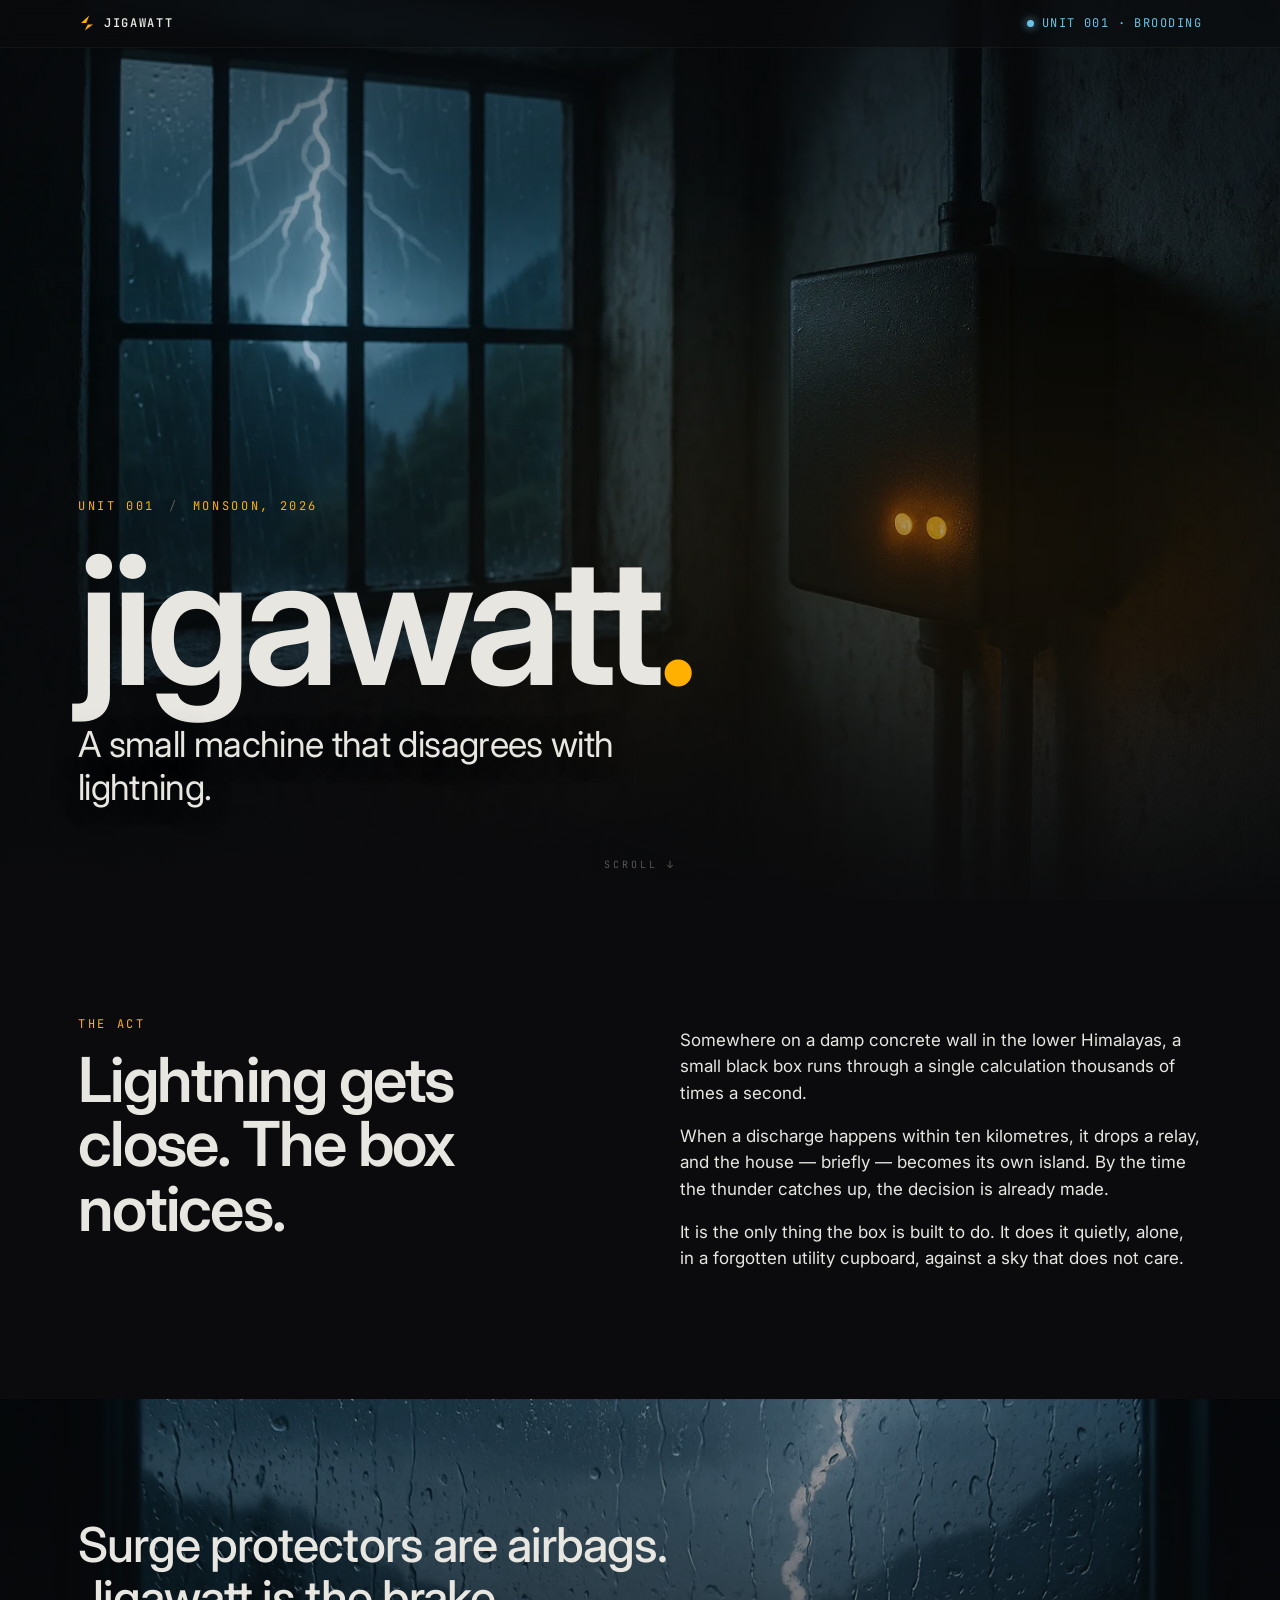
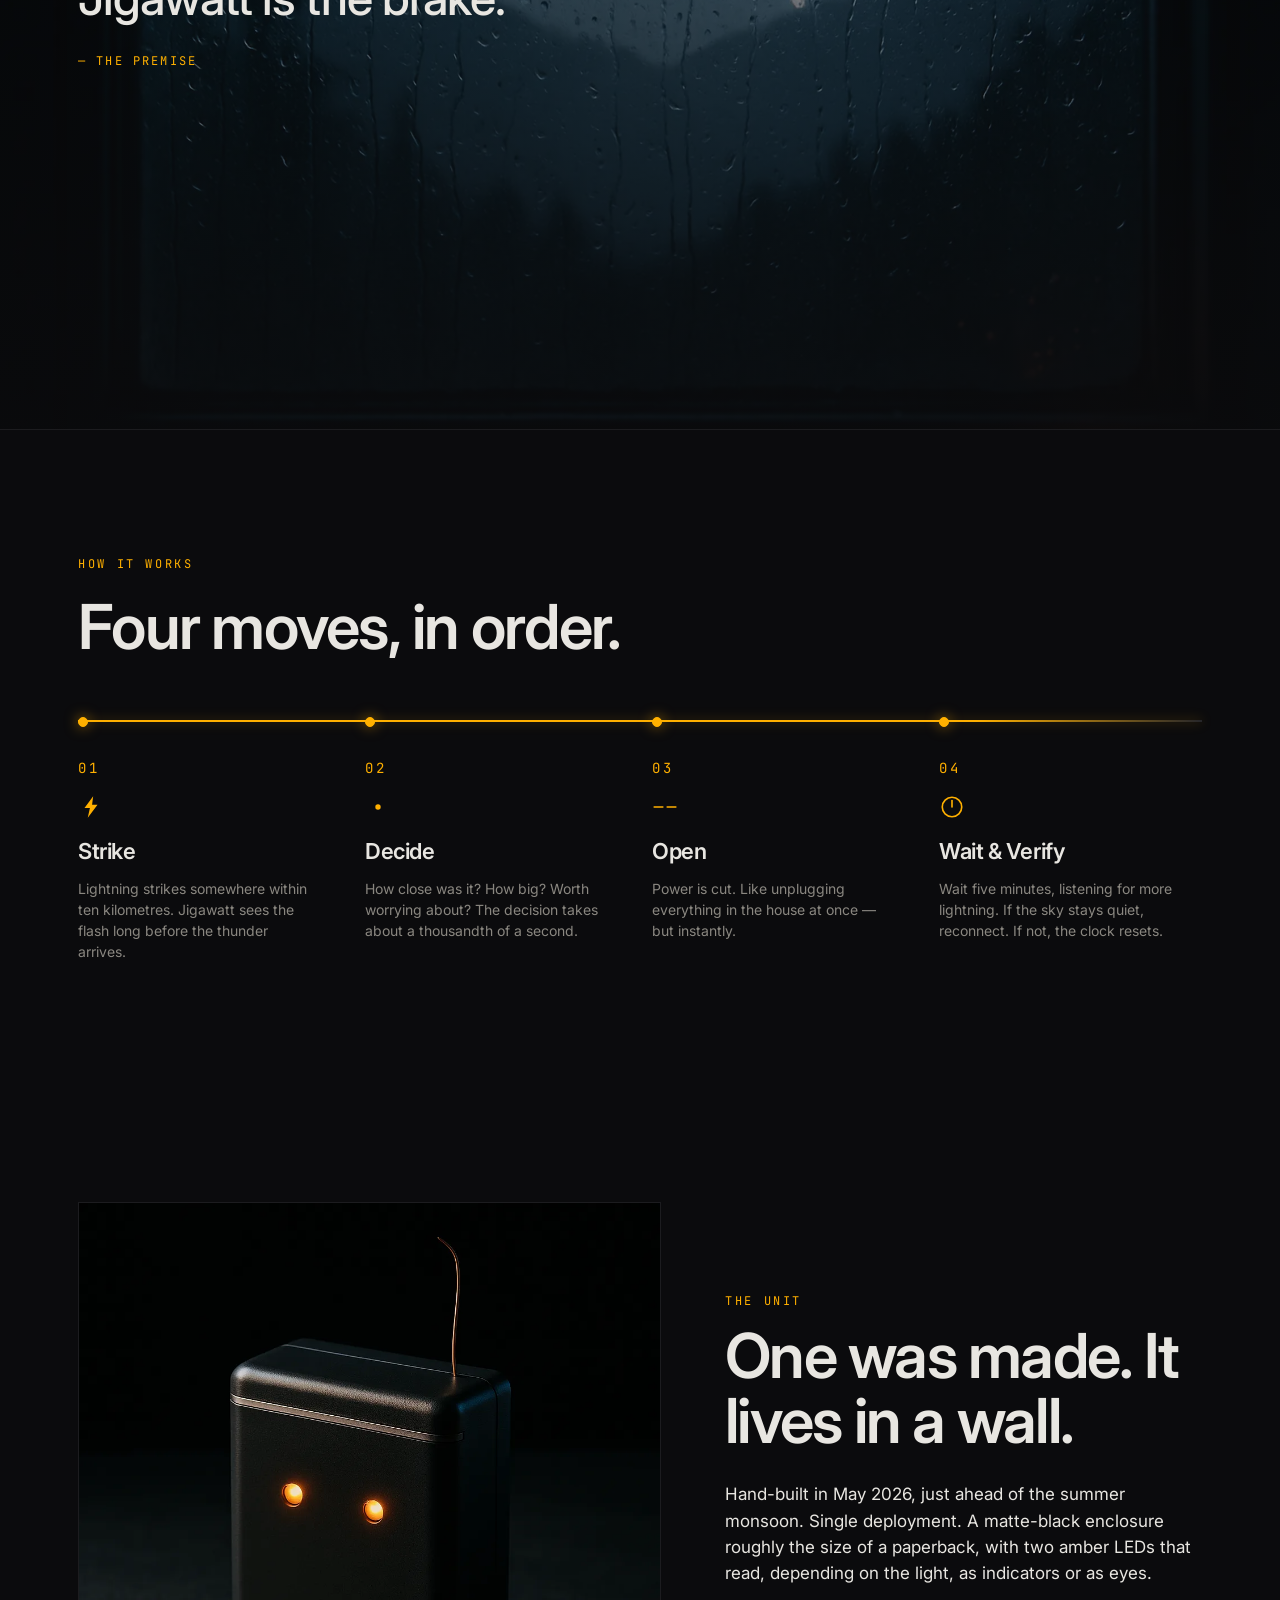
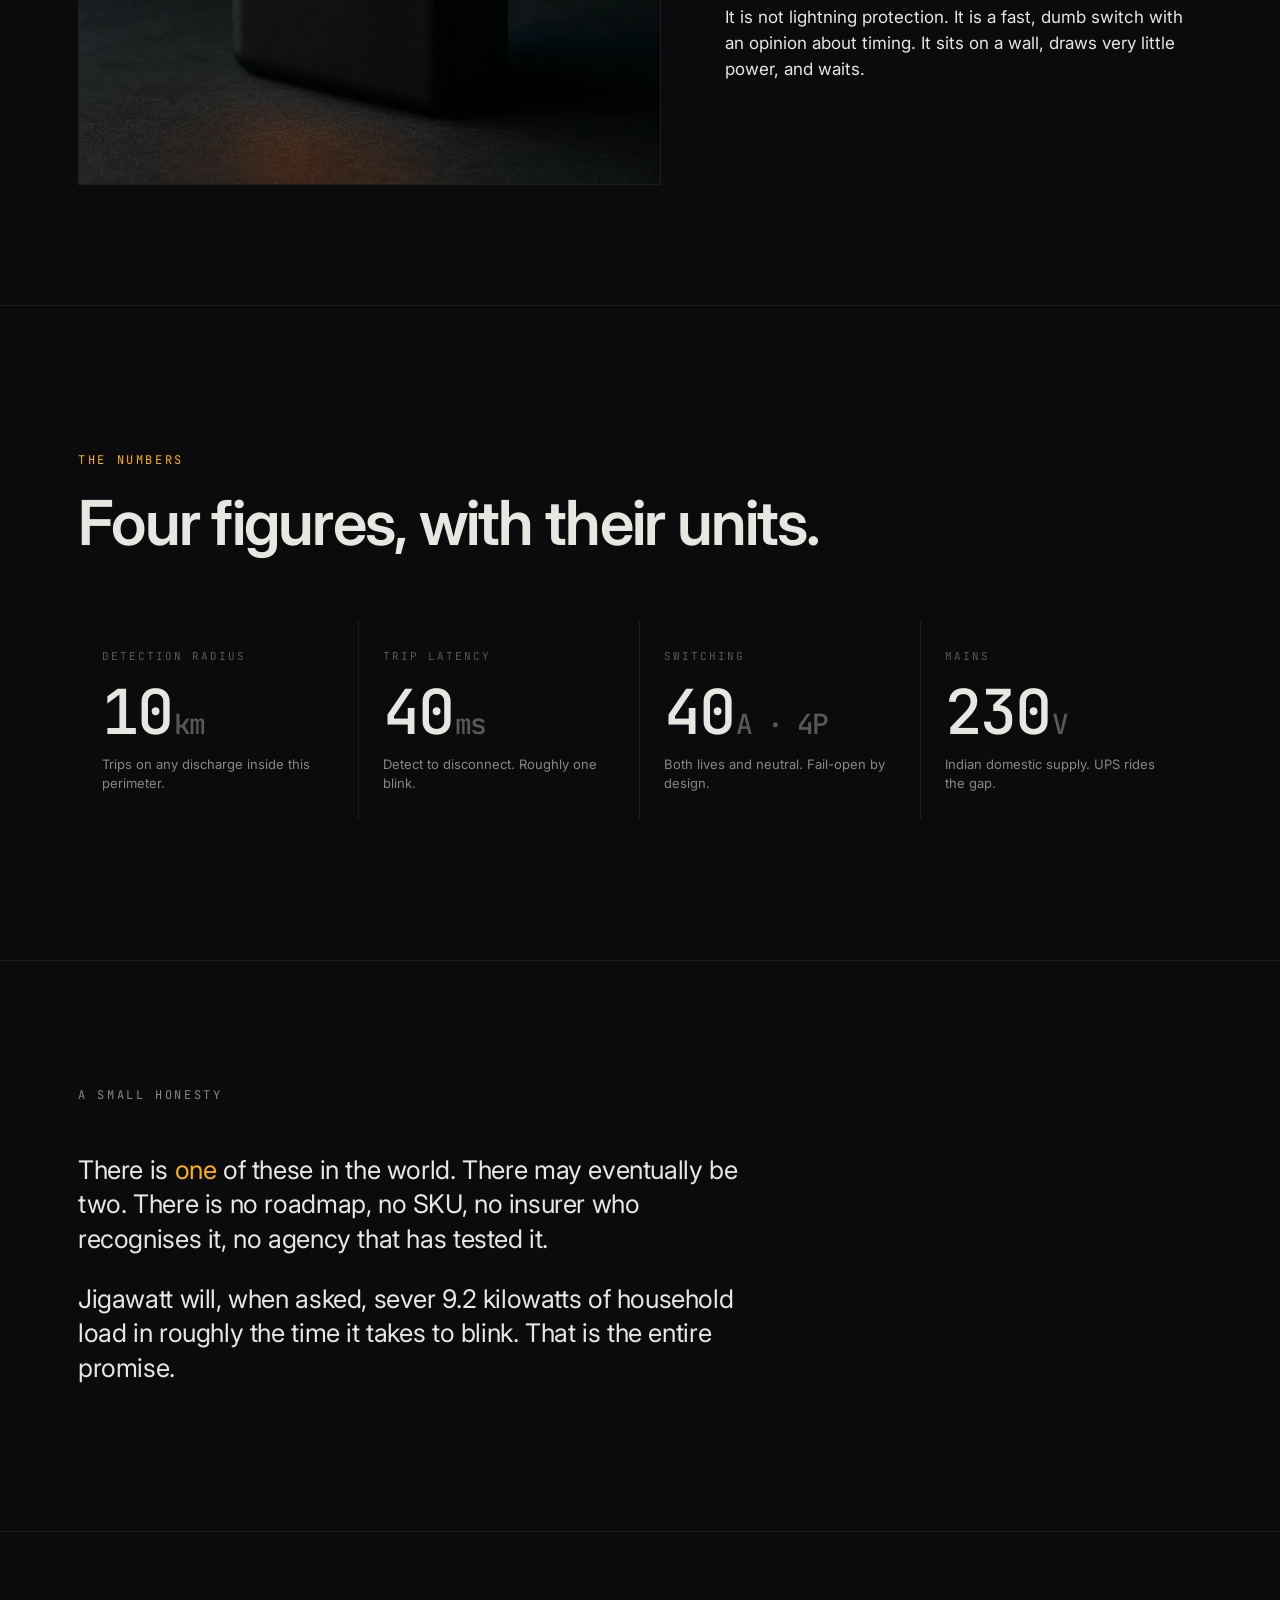
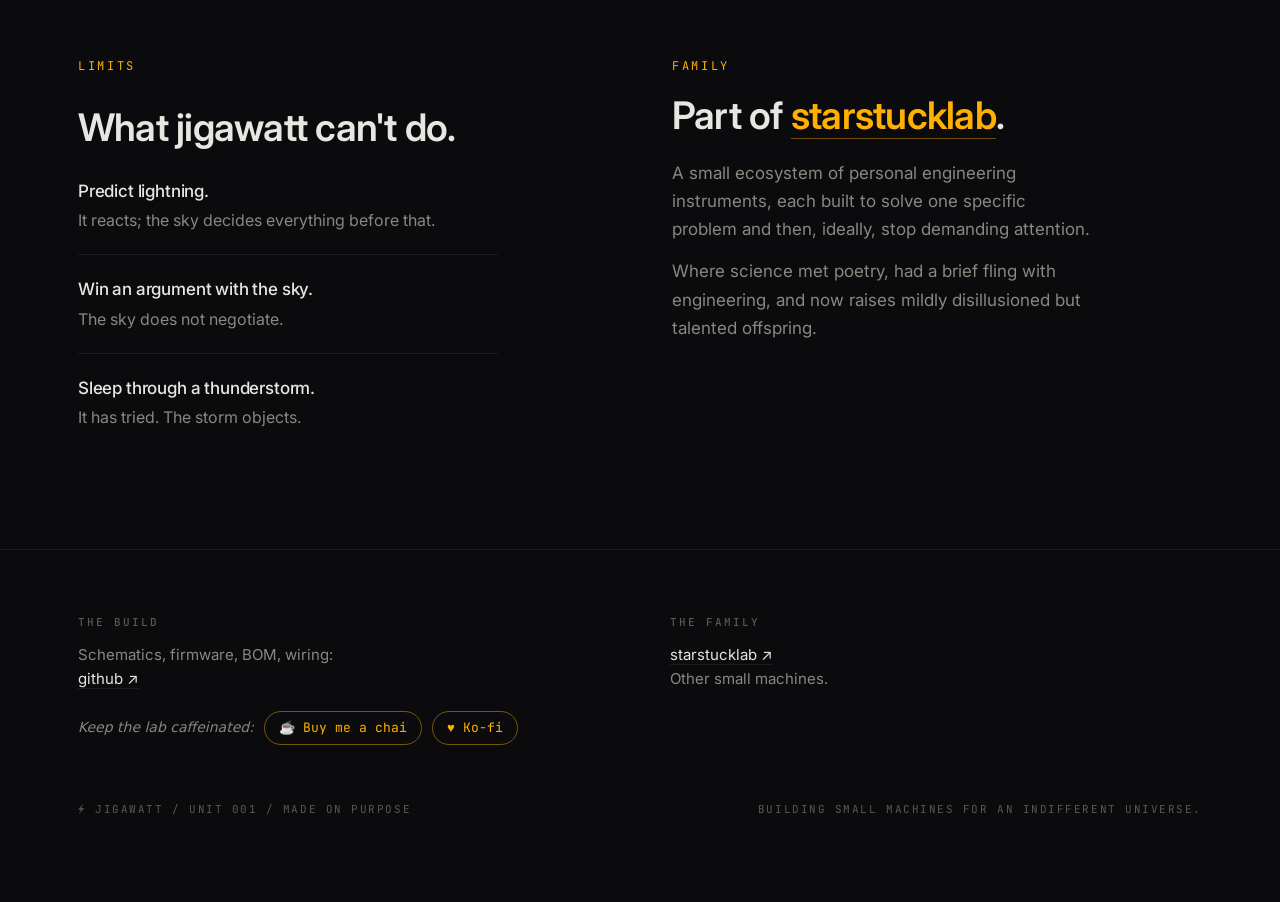
==== commit 30db6d28: "feat: support/donate buttons in footer (Buy me a chai + Ko-fi) Co-Authored-By: Claude Opus 4.8 <nore" ====
--- a/site/index.html
+++ b/site/index.html
@@ -275,6 +275,11 @@
         <p><a href="https://github.com/m-anish/starstucklab">starstucklab&nbsp;↗</a><br>Other small machines.</p>
       </div>
     </div>
+    <div class="sl-support">
+      <span class="sl-support-note">Keep the lab caffeinated:</span>
+      <a href="https://buymeachai.ezee.li/anishmg" target="_blank" rel="noopener">☕ Buy me a chai</a>
+      <a href="https://ko-fi.com/P5P7BMO10" target="_blank" rel="noopener">♥ Ko-fi</a>
+    </div>
     <div class="sl-signoff">
       <span>⚡ Jigawatt / Unit 001 / Made on purpose</span>
       <span>Building small machines for an indifferent universe.</span>
--- a/site/assets/kit/base.css
+++ b/site/assets/kit/base.css
@@ -114,3 +114,39 @@
 @media (max-width: 800px) {
   .sl-footer-cols { grid-template-columns: 1fr; gap: 36px; }
 }
+
+/* ── Support / donate ── house-styled pills, tinted with the spoke's accent ── */
+.sl-support {
+  display: flex;
+  align-items: center;
+  flex-wrap: wrap;
+  gap: 10px;
+  margin: var(--space-5, 1.25rem) 0;
+}
+
+.sl-support-note {
+  font-family: var(--sl-font-body, system-ui, sans-serif);
+  font-size: 14px;
+  font-style: italic;
+  color: var(--sl-text-dim, #8a8780);
+}
+
+.sl-support a {
+  display: inline-flex;
+  align-items: center;
+  gap: 5px;
+  padding: 6px 14px;
+  border: 1px solid color-mix(in srgb, var(--sl-accent, #c9b97a) 45%, transparent);
+  border-radius: 9999px;
+  font-family: var(--sl-font-mono, ui-monospace, Menlo, monospace);
+  font-size: 13px;
+  color: var(--sl-accent, #c9b97a);
+  text-decoration: none;
+  transition: background 0.18s ease, color 0.18s ease, border-color 0.18s ease;
+}
+
+.sl-support a:hover {
+  background: var(--sl-accent, #c9b97a);
+  color: #0c0c0e;
+  border-color: var(--sl-accent, #c9b97a);
+}
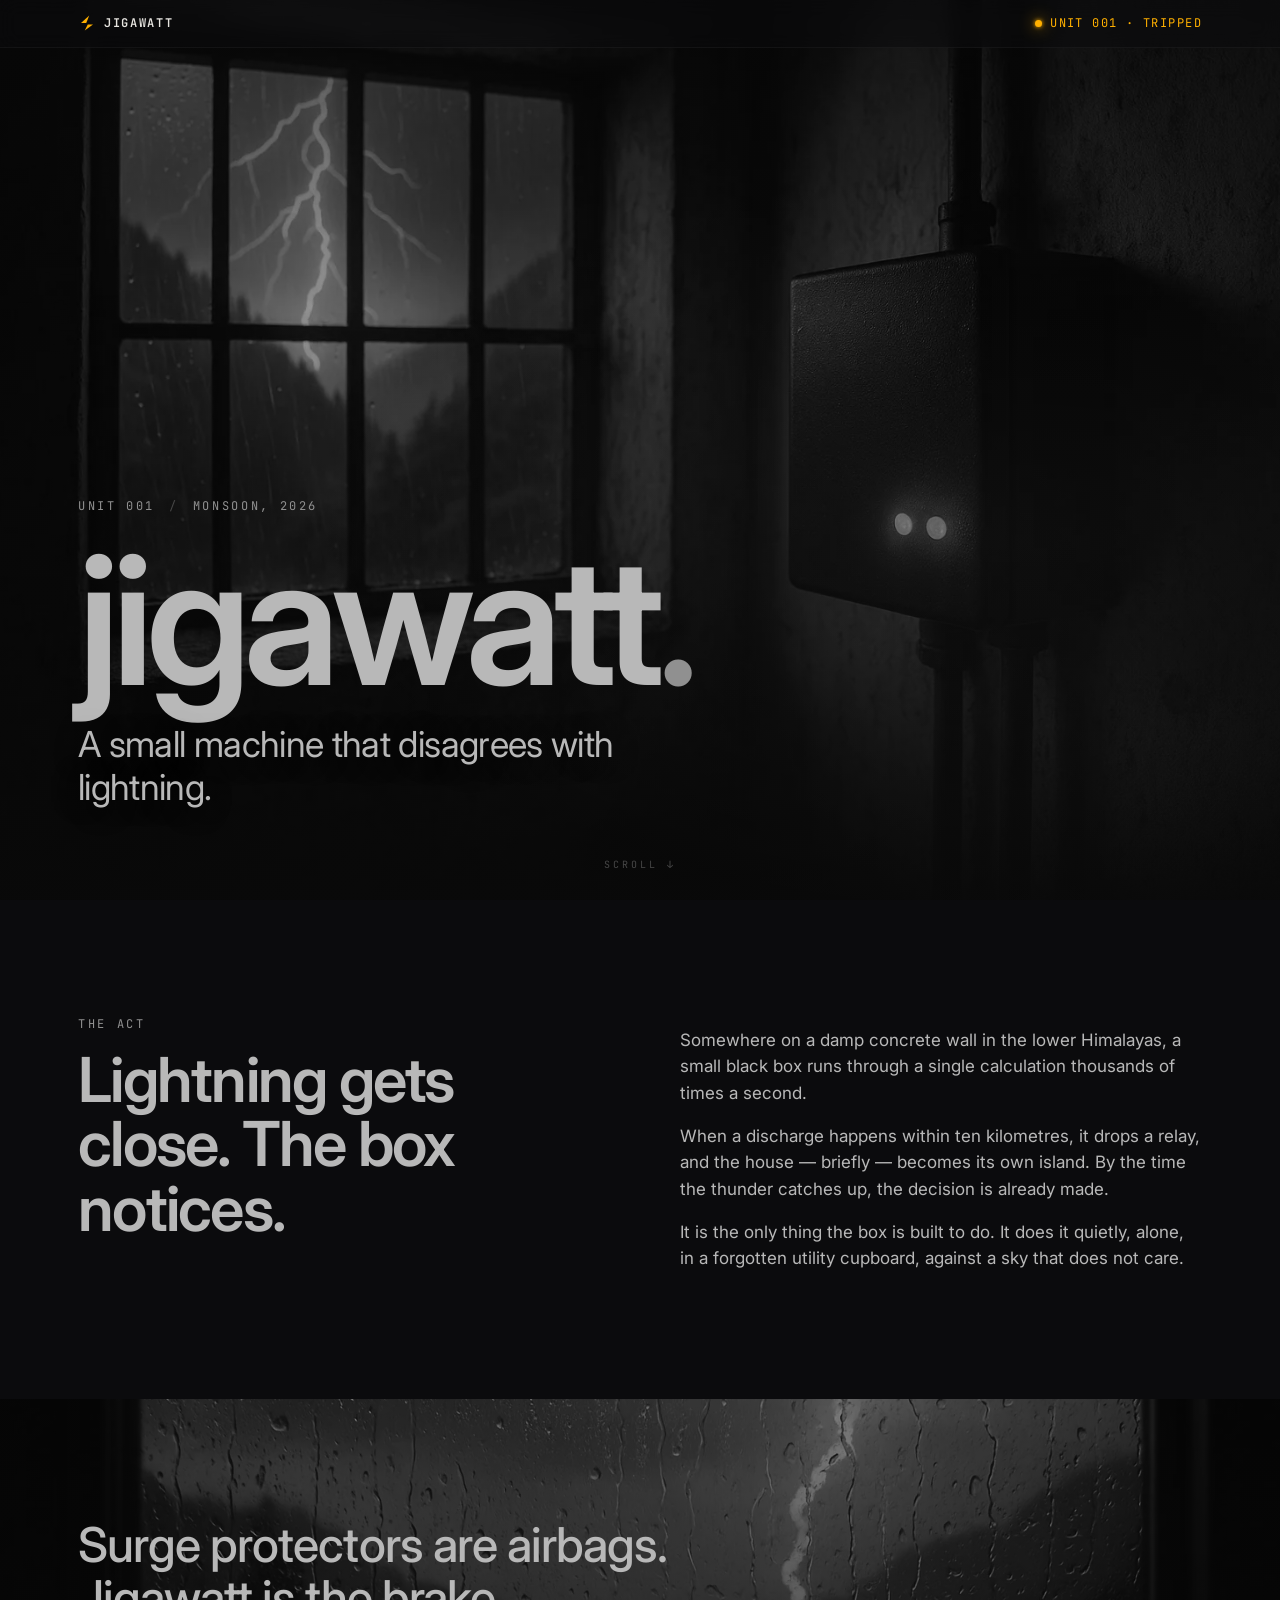
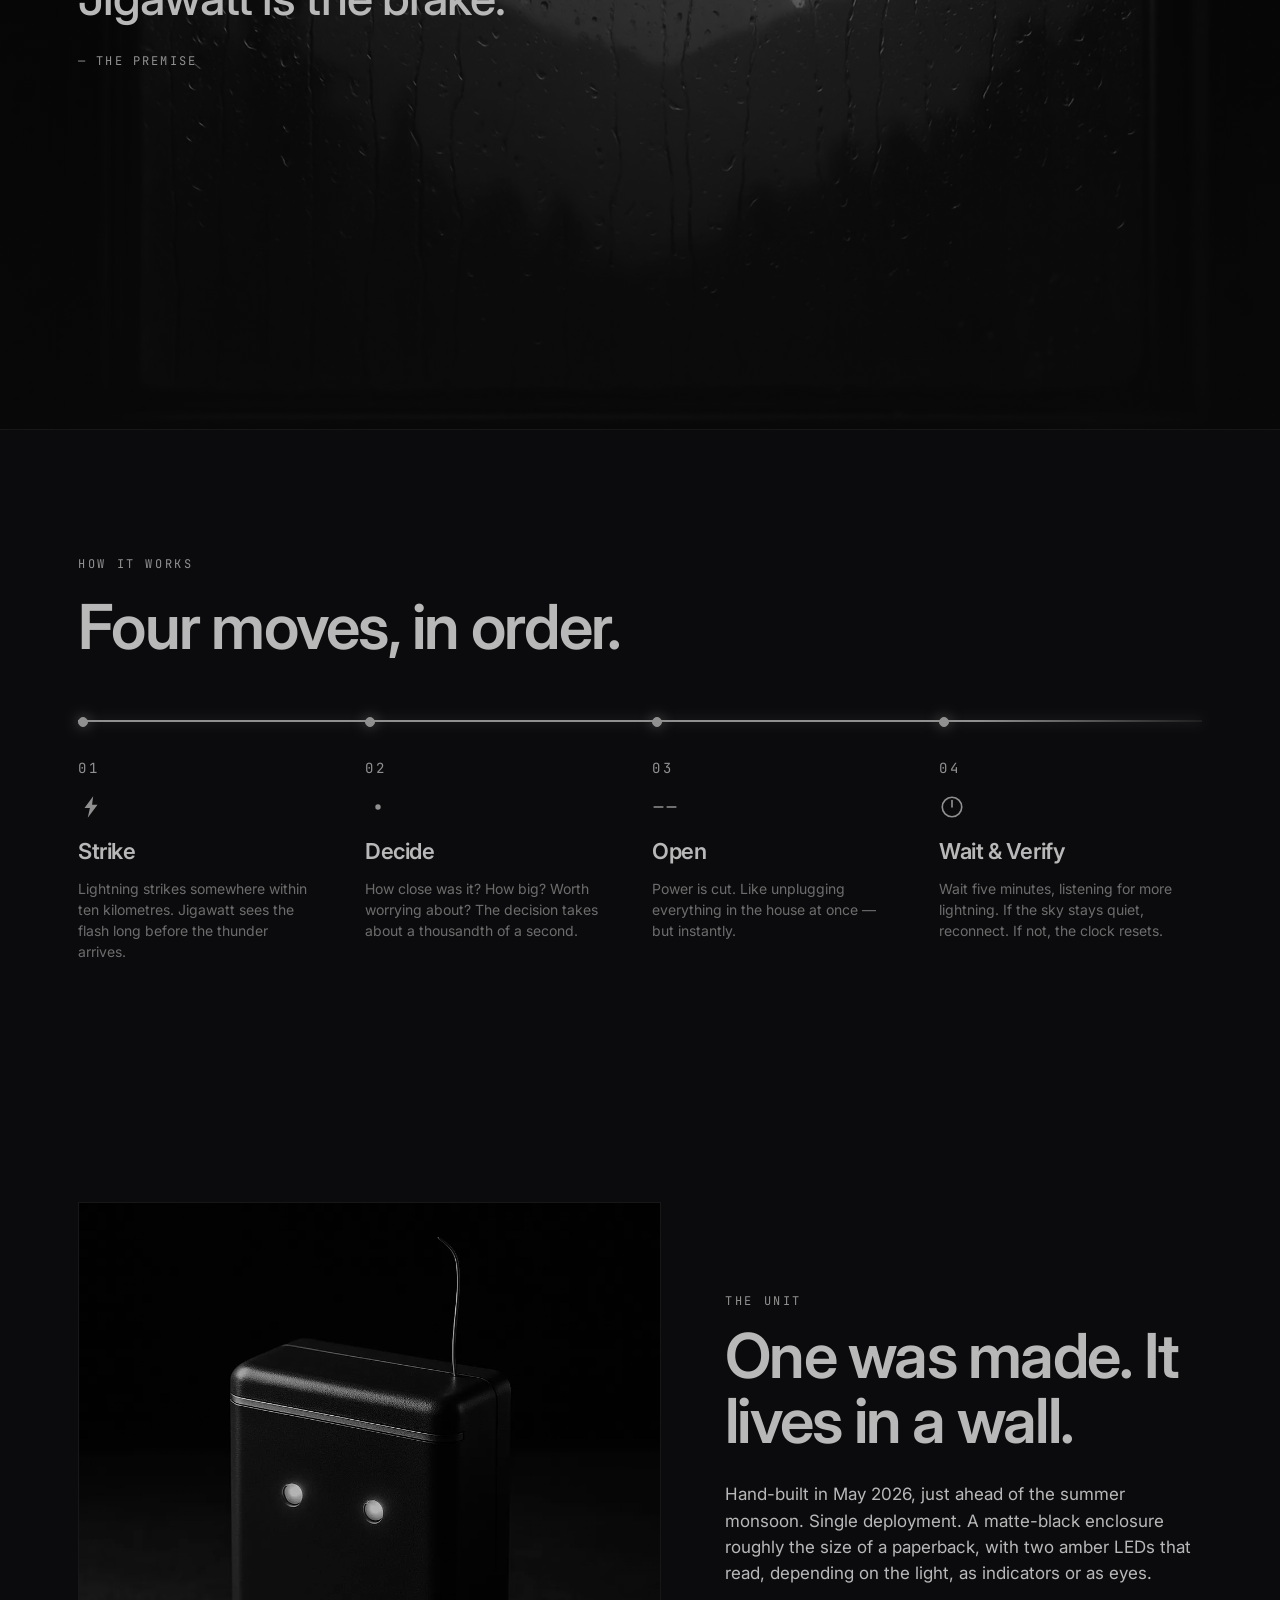
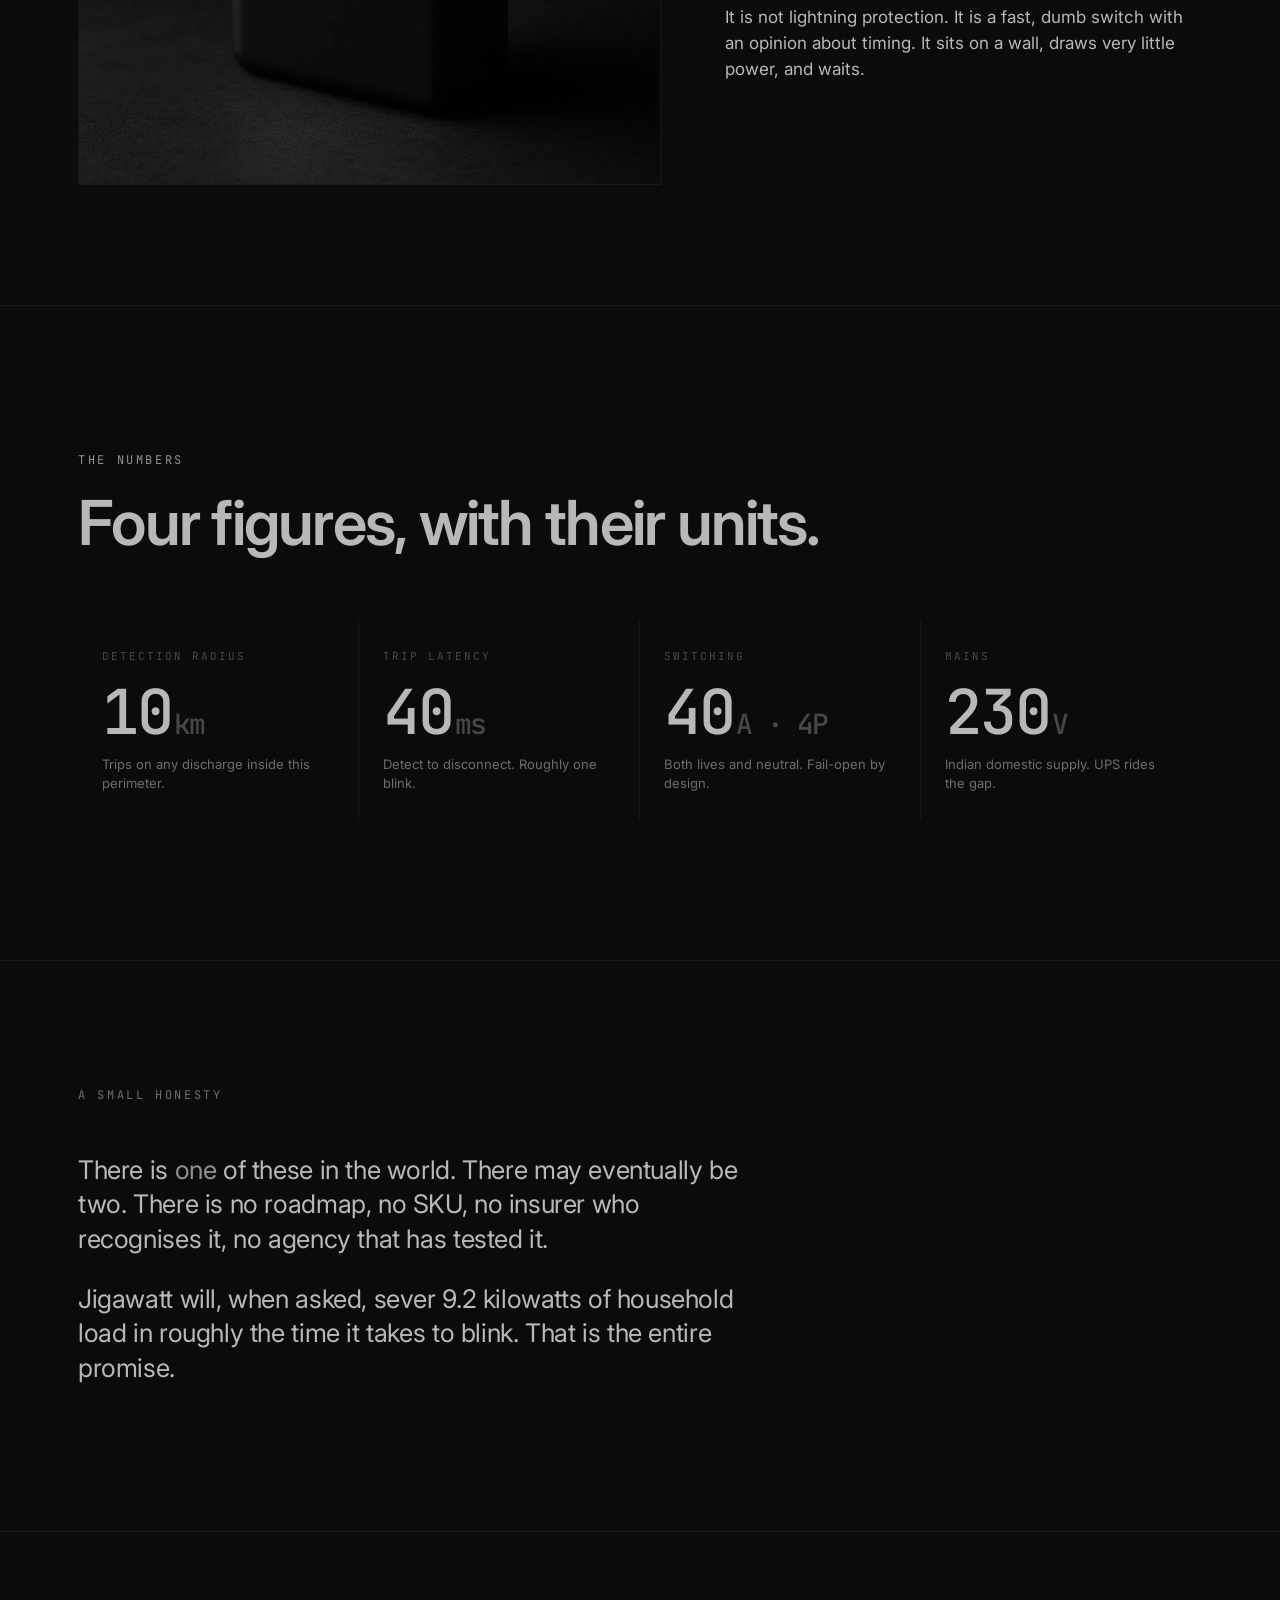
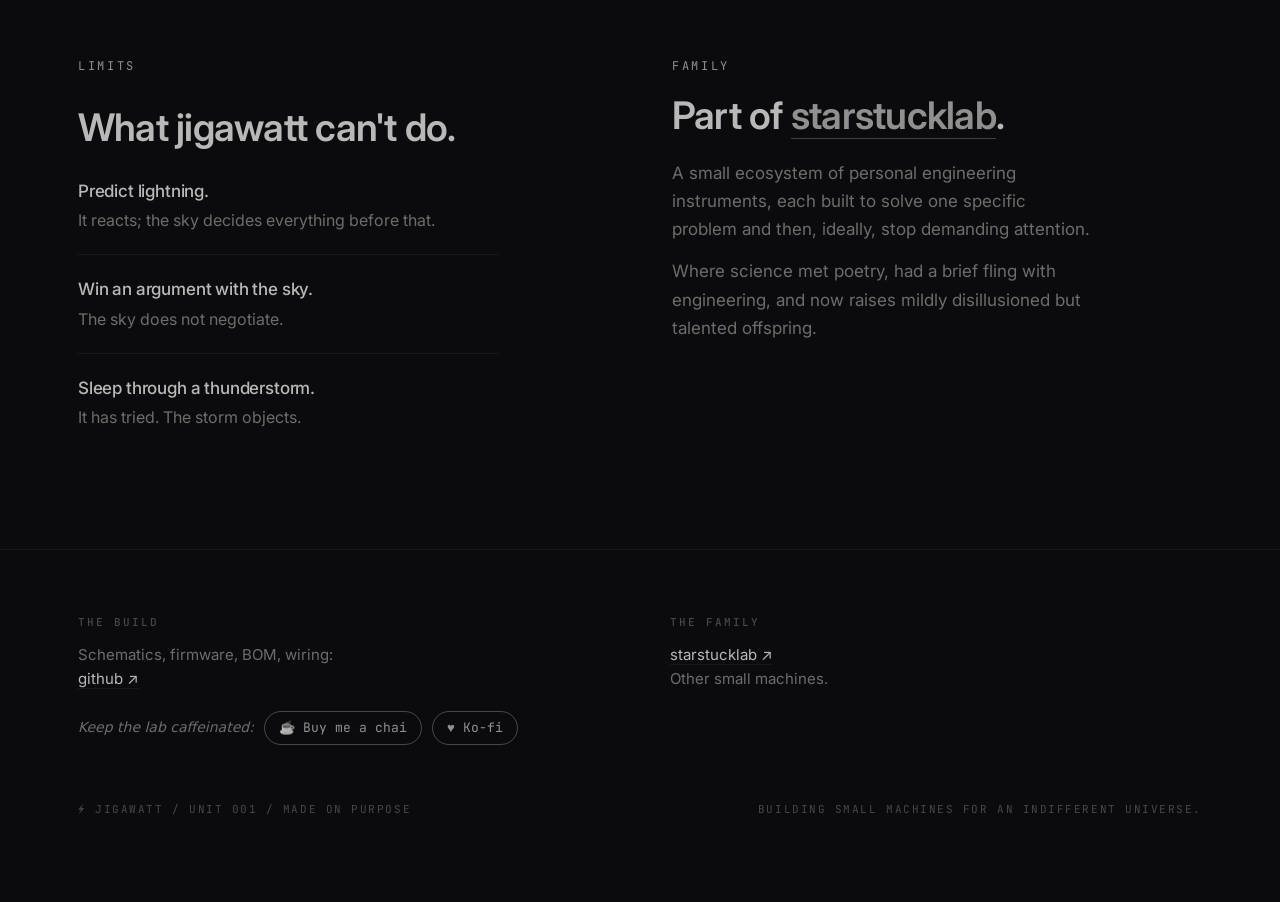
==== commit a2a319fb: "fix: footer 'family' link points to starstucklab.com (not the github repo) Co-Authored-By: Claude Op" ====
--- a/site/index.html
+++ b/site/index.html
@@ -272,7 +272,7 @@
       </div>
       <div>
         <h4>The family</h4>
-        <p><a href="https://github.com/m-anish/starstucklab">starstucklab&nbsp;↗</a><br>Other small machines.</p>
+        <p><a href="https://starstucklab.com">starstucklab&nbsp;↗</a><br>Other small machines.</p>
       </div>
     </div>
     <div class="sl-support">
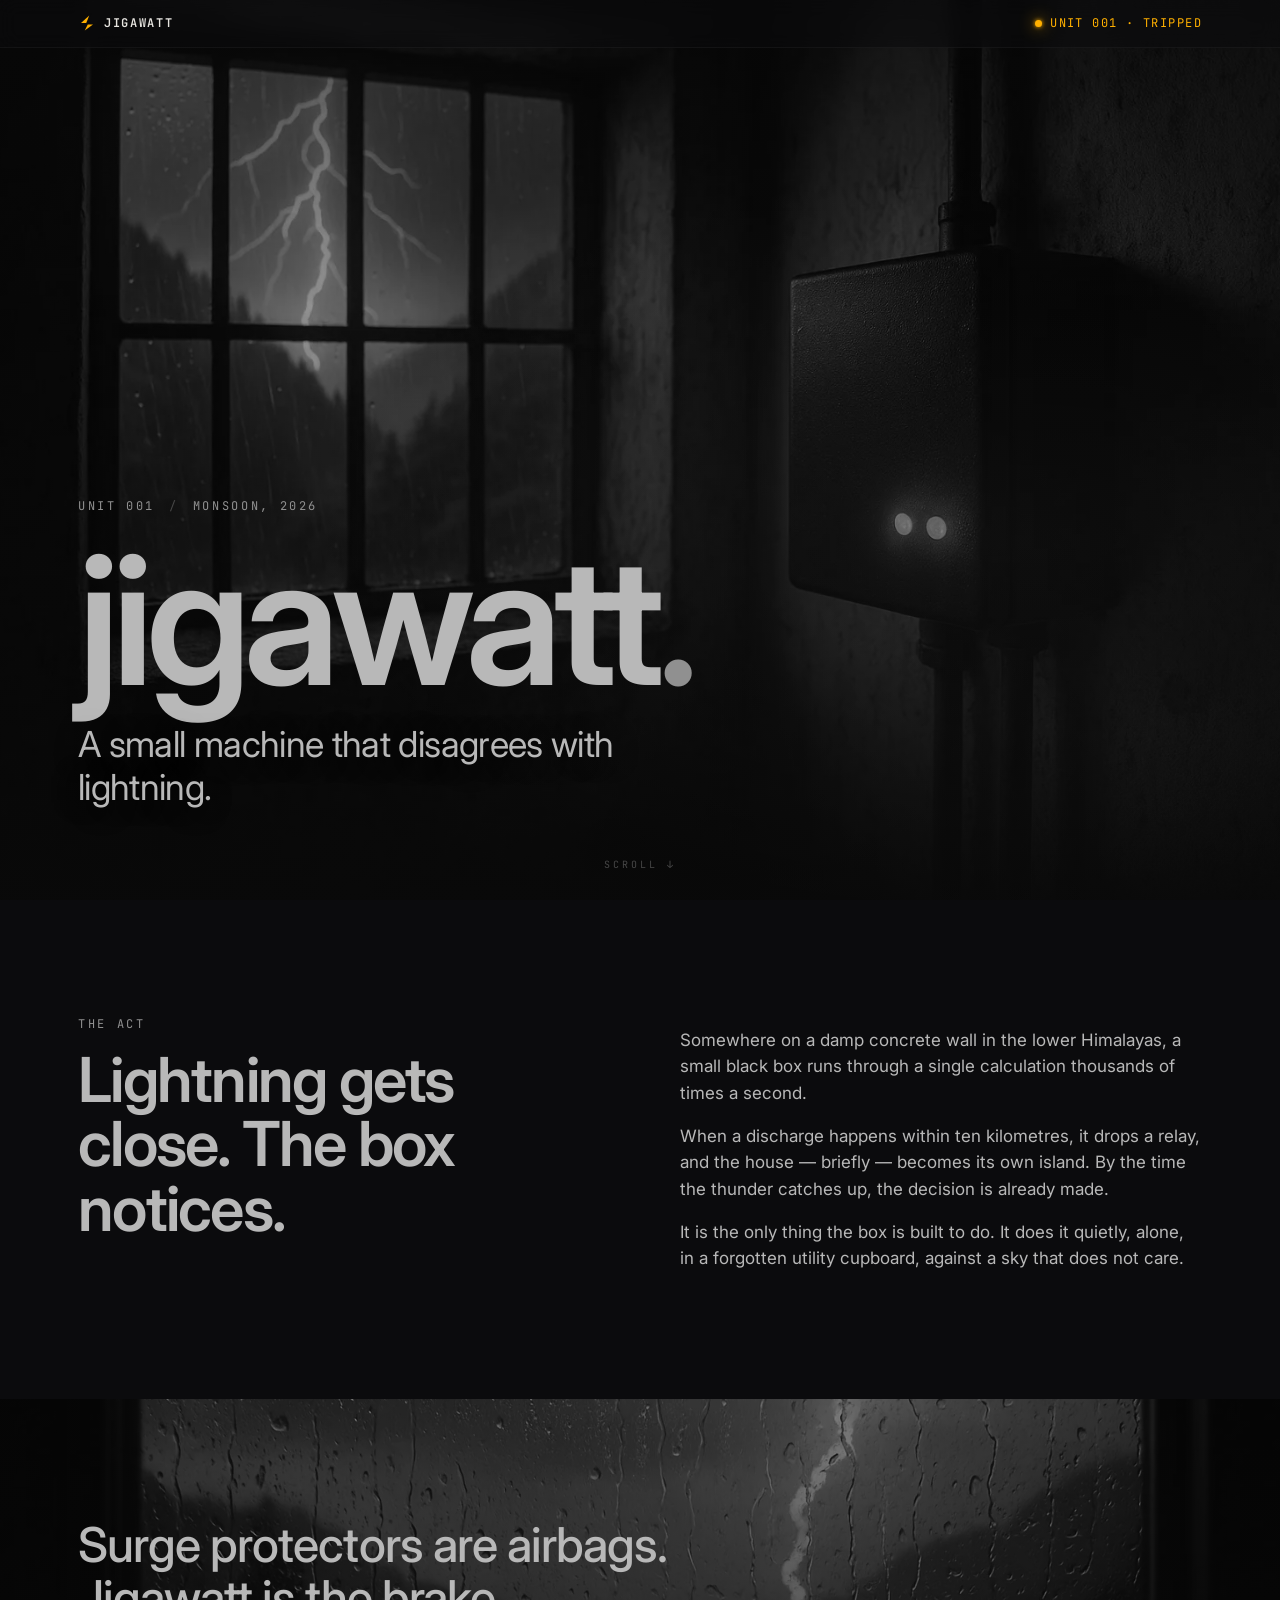
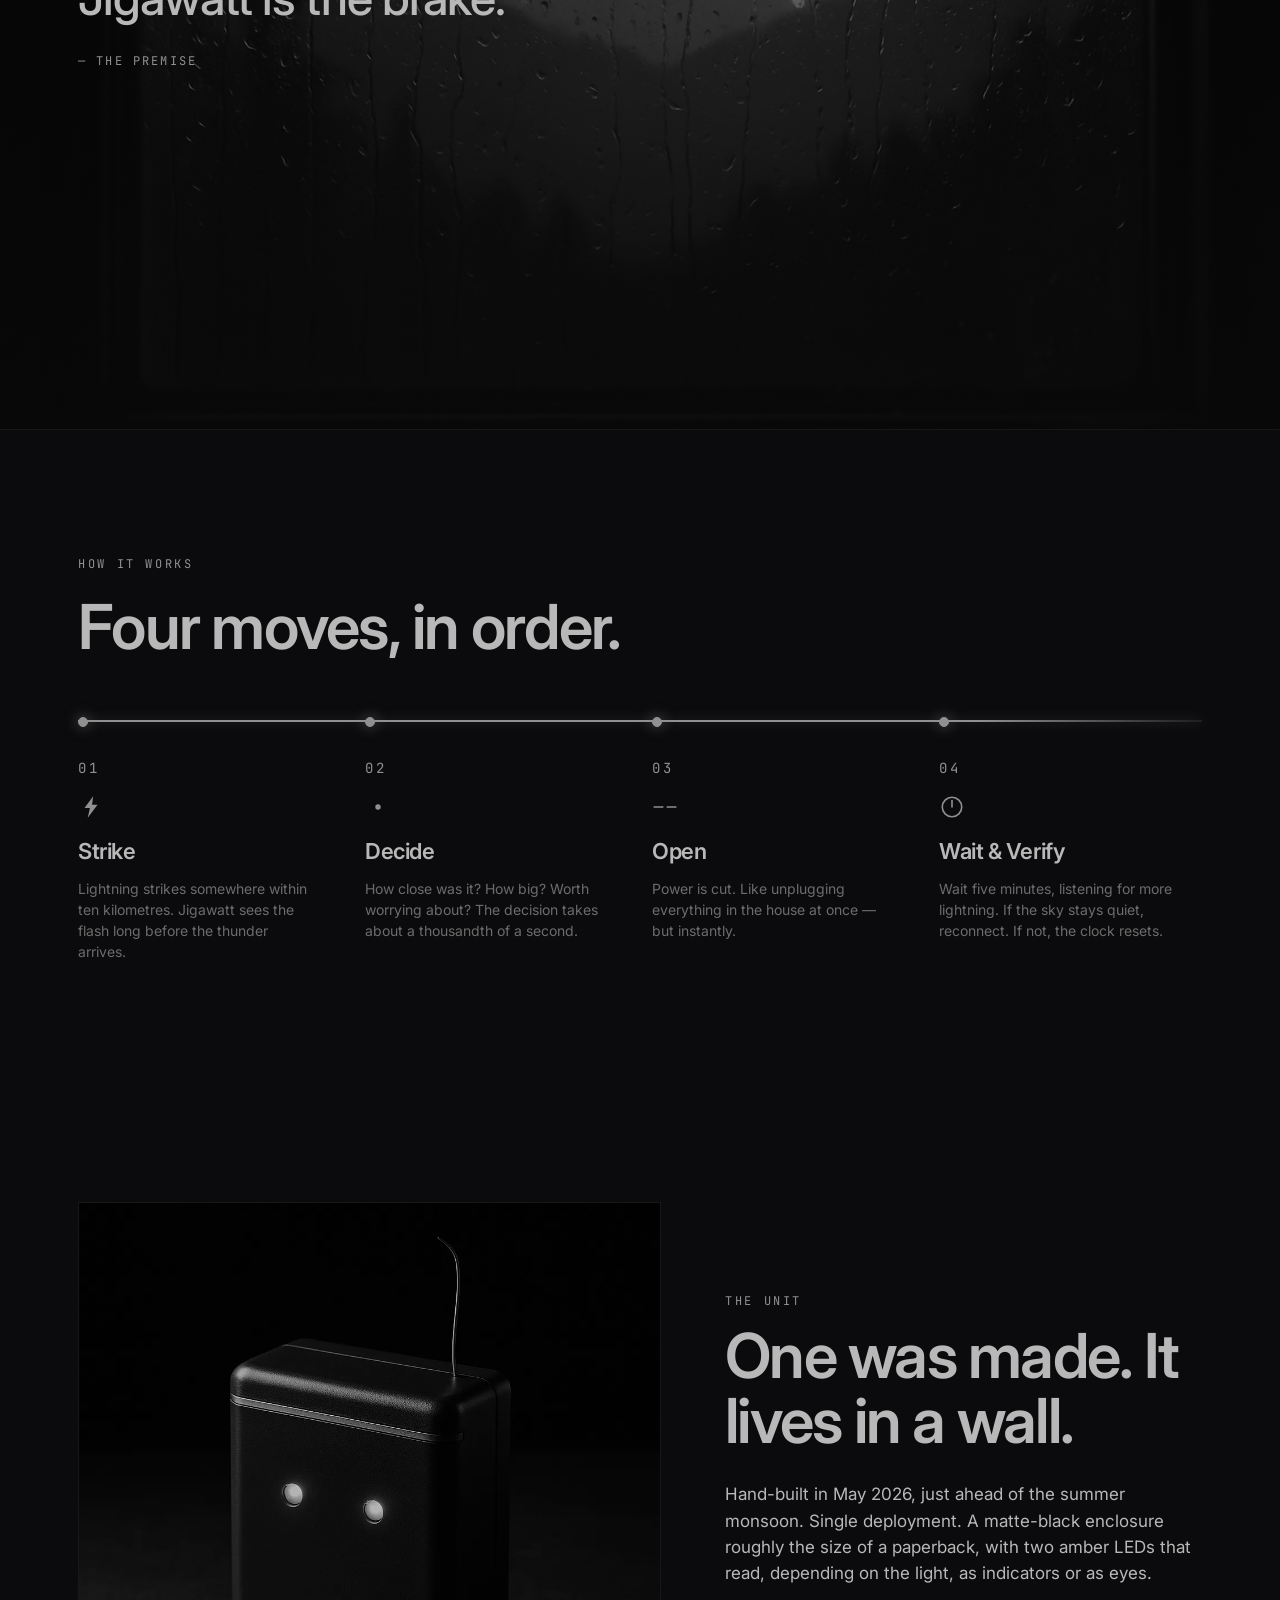
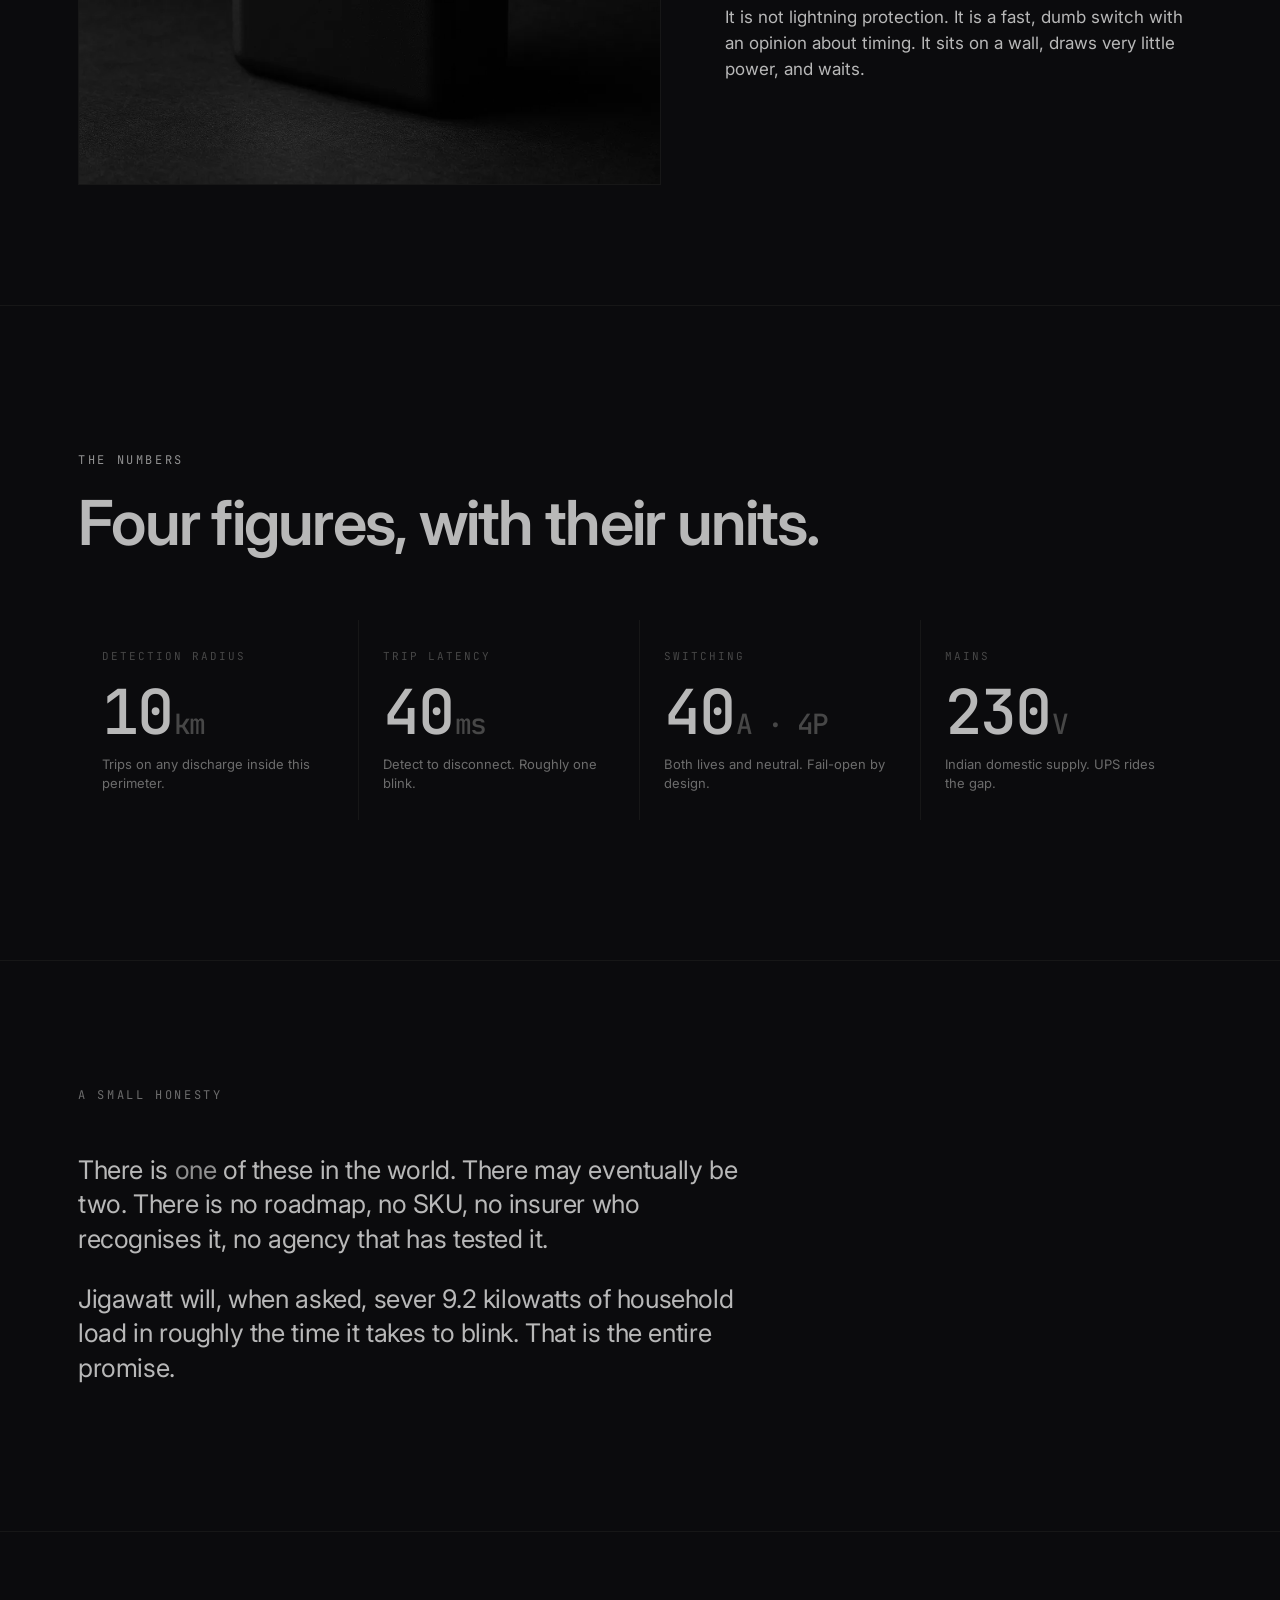
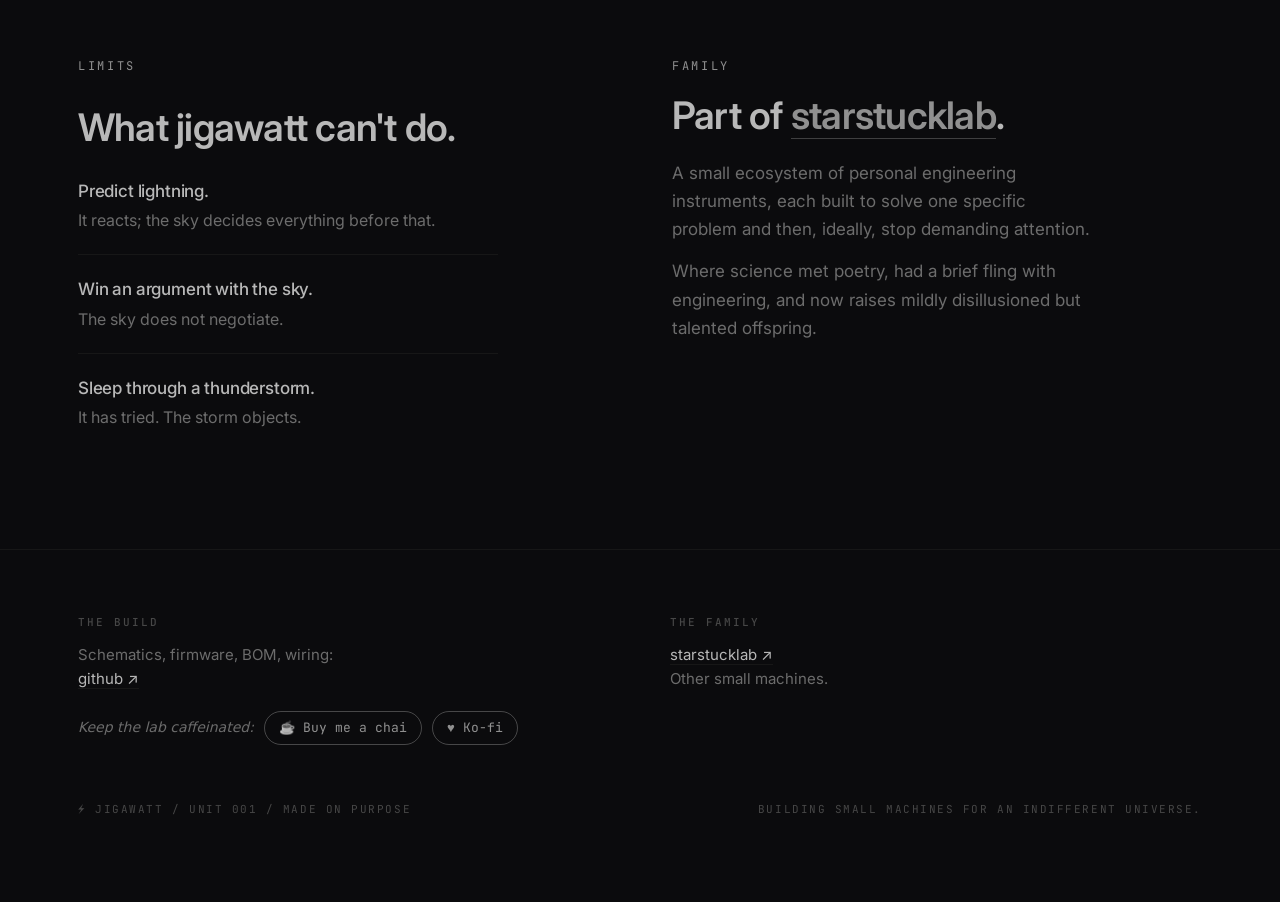
==== commit a5a8c9d3: "perf: de-jank the lightning strike on Chromium Animating filter: grayscale()/brightness() across eve" ====
--- a/site/index.html
+++ b/site/index.html
@@ -357,14 +357,24 @@
   restoreObs.observe(restore);
 
   function runStrike() {
-    // t=0: flash + bolt + shake fire; page begins desaturating
-    page.classList.add('jw-shake');
-    document.body.classList.add('tripped');
+    // t=0: the cheap, dramatic layer fires first — white flash + bolt + shake.
+    // These are compositor-only (opacity / transform), so they paint instantly.
     flash.classList.add('on');
     bolt.classList.add('on');
+    page.classList.add('jw-shake');
     status.textContent = TRIPPED;
 
-    // t≈130ms: flash clears
+    // Desaturate one frame later, while the flash is at peak white: the single
+    // heavy grayscale repaint of the whole page then happens *behind* the flash
+    // and is revealed only as the flash fades — so the strike reads as a clean
+    // flash, not a stutter.
+    requestAnimationFrame(function() {
+      requestAnimationFrame(function() {
+        document.body.classList.add('tripped');
+      });
+    });
+
+    // t≈130ms: flash clears (its 90ms fade-out reveals the now-grey page)
     setTimeout(function() { flash.classList.remove('on'); }, 130);
 
     // t≈320ms: bolt fades
@@ -375,14 +385,15 @@
   }
 
   function runRestore() {
-    // colour returns with a brief brightness overshoot (lights coming back),
-    // then settles. Driven by a one-shot keyframe on body.restoring.
-    document.body.classList.add('restoring');
+    // Colour returns instantly: removing .tripped drops the page-wide grayscale
+    // filter in a single repaint instead of animating it across every section
+    // (animating a full-page filter is what made this janky in Chrome/Brave on
+    // the Mac). The brief power-on flash below is opacity-only — GPU-composited
+    // — so it sells the "lights coming back" overshoot with no per-frame cost.
     document.body.classList.remove('tripped');
     status.textContent = BROODING;
-    setTimeout(function() {
-      document.body.classList.remove('restoring');
-    }, 1150);
+    flash.classList.add('on');
+    setTimeout(function() { flash.classList.remove('on'); }, 140);
   }
 })();
 </script>
--- a/site/styles.css
+++ b/site/styles.css
@@ -552,33 +552,26 @@
   90%  { transform: translate(-1px, 0); }
   100% { transform: translate(0, 0); }
 }
-.jw-shake { animation: jw-shake 420ms cubic-bezier(.36,.07,.19,.97) both; }
+.jw-shake { animation: jw-shake 420ms cubic-bezier(.36,.07,.19,.97) both; will-change: transform; }
 
 /* ---------- tripped state: page desaturates, topbar stays in colour ----------
    The topbar (<header>) is excluded from the filter, so its amber dot + status
    text remain the only source of colour while the page is "tripped". */
 
-section, footer {
-  transition: filter 900ms ease;
-}
-body.tripped section,
-body.tripped footer {
+/* The strike snaps the world to grey *instantly* (no filter transition —
+   animating a page-wide filter forces Blink to re-rasterise the page every
+   frame, which WebKit/Safari avoid; that was the original jank).
+   Two refinements to kill the *residual* stutter at the strike instant:
+   1. Filter the whole .page as ONE surface, not each <section> separately —
+      one filter raster instead of ~9, so the toggle costs a single frame.
+      (.topbar lives outside .page, so it stays in colour as before.)
+   2. JS applies .tripped one frame late, while the white flash is at peak,
+      so that single heavy repaint happens *behind the flash* and is unseen.
+   will-change keeps the static grayscale raster cached as a layer, so the
+   shake (and any scrolling while grey) composites instead of re-rastering. */
+body.tripped .page {
   filter: grayscale(1) brightness(0.80);
-}
-
-/* Power restore: a one-shot keyframe that quickly returns colour,
-   briefly overshoots brightness (the "lights coming back" flash),
-   then settles. Transitions are suppressed so the keyframe wins. */
-body.restoring section,
-body.restoring footer {
-  animation: power-restore 1100ms ease-out forwards;
-  transition: none;
-}
-@keyframes power-restore {
-  0%   { filter: grayscale(1) brightness(0.80); }
-  45%  { filter: grayscale(0) brightness(1.15); }
-  70%  { filter: grayscale(0) brightness(1.04); }
-  100% { filter: grayscale(0) brightness(1.00); }
+  will-change: transform;
 }
 
 body.tripped .topbar .status-text {
